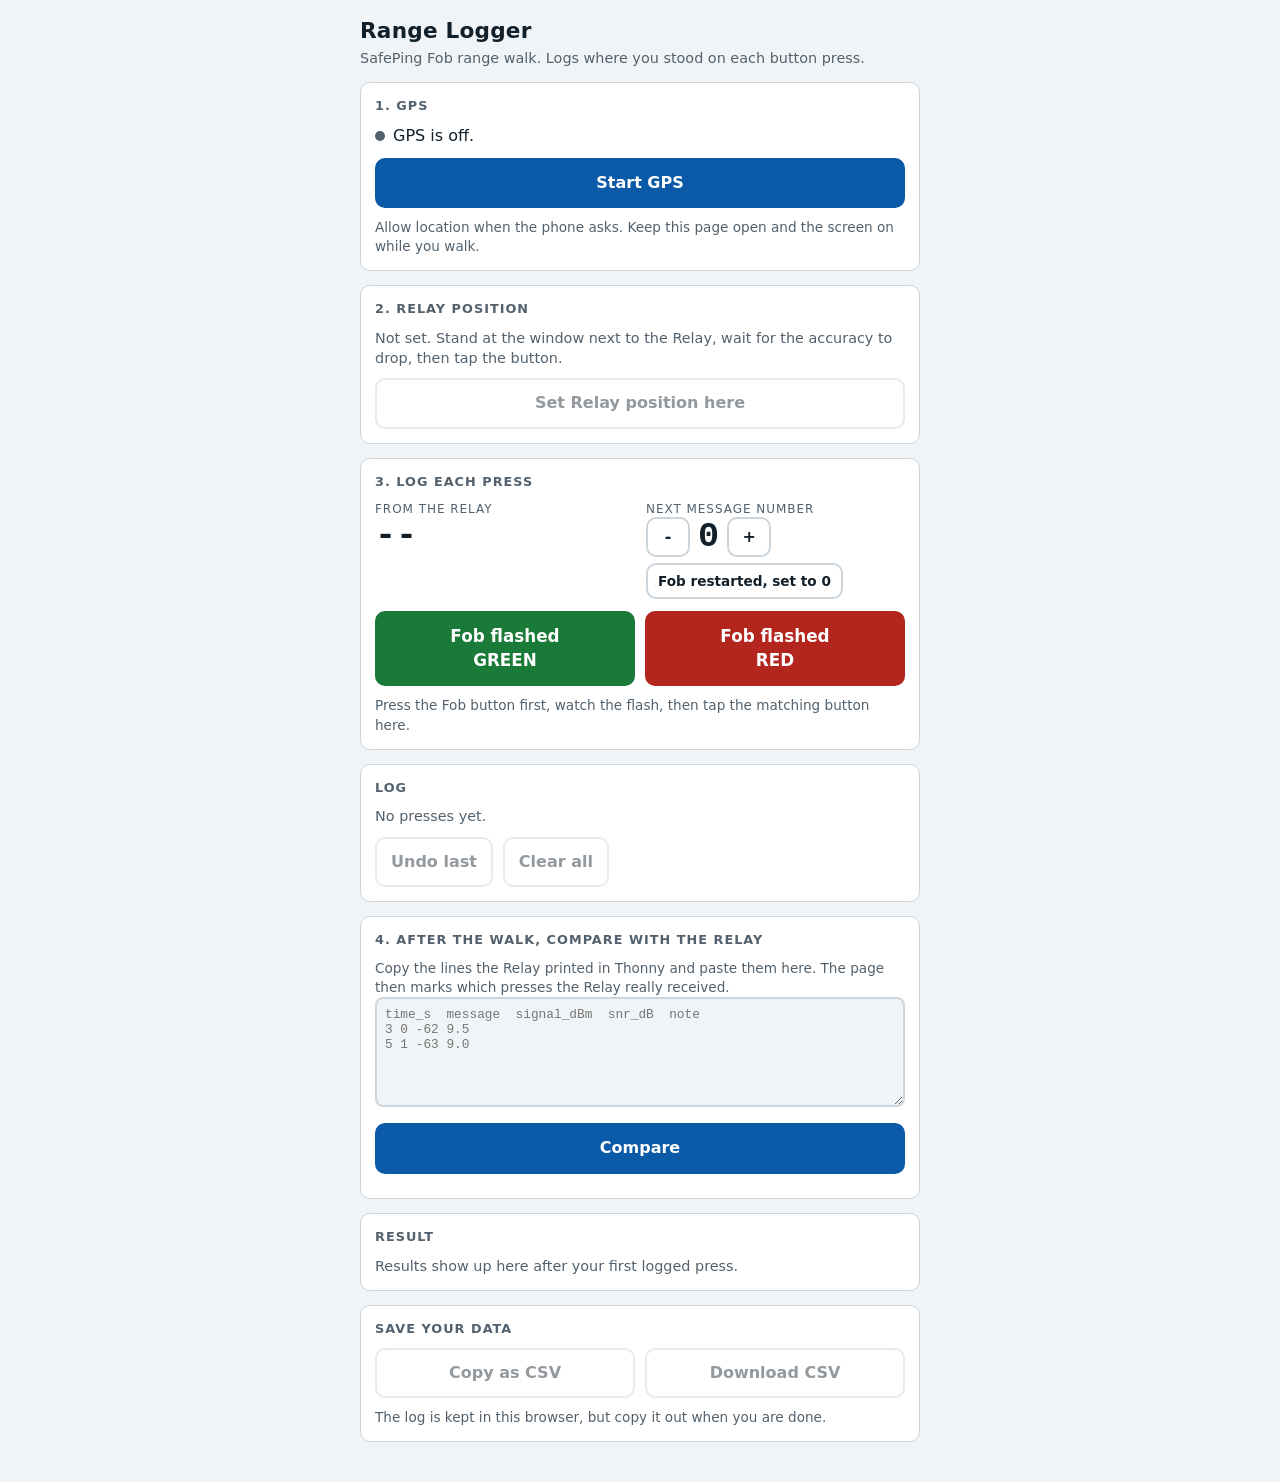
==== index.html @ 7b809f68 "Created index.html" ====
<!doctype html>
<html lang="en">
<head>
<meta charset="utf-8">
<meta name="viewport" content="width=device-width, initial-scale=1, viewport-fit=cover">
<title>Range Logger</title>
<style>
/* Layout: one narrow column built for a phone held outdoors in sunlight.
   Big tap targets at the top, the log and the Relay comparison below. */
:root {
  --bg: #f1f4f6;
  --panel: #ffffff;
  --ink: #12202b;
  --muted: #52616d;
  --line: #ccd5dc;
  --accent: #0a5aa8;
  --on-accent: #ffffff;
  --good: #1a7a38;
  --on-good: #ffffff;
  --bad: #b3261e;
  --on-bad: #ffffff;
  --warn: #8a5a00;
  --mono: ui-monospace, SFMono-Regular, Menlo, Consolas, "Liberation Mono", monospace;
  --sans: system-ui, -apple-system, "Segoe UI", Roboto, "Helvetica Neue", Arial, sans-serif;
}
@media (prefers-color-scheme: dark) {
  :root:not([data-theme="light"]) {
    --bg: #0f151a; --panel: #19222a; --ink: #e8eef3; --muted: #9bacb8; --line: #2d3a45;
    --accent: #6db3ff; --on-accent: #0f151a; --good: #4cc26f; --on-good: #0f151a;
    --bad: #ff7a70; --on-bad: #0f151a; --warn: #f0b84a; color-scheme: dark;
  }
}
:root[data-theme="dark"] {
  --bg: #0f151a; --panel: #19222a; --ink: #e8eef3; --muted: #9bacb8; --line: #2d3a45;
  --accent: #6db3ff; --on-accent: #0f151a; --good: #4cc26f; --on-good: #0f151a;
  --bad: #ff7a70; --on-bad: #0f151a; --warn: #f0b84a; color-scheme: dark;
}
* { box-sizing: border-box; }
body {
  margin: 0; background: var(--bg); color: var(--ink); font-family: var(--sans);
  font-size: 16px; line-height: 1.4;
  padding-left: max(16px, env(safe-area-inset-left, 0px));
  padding-right: max(16px, env(safe-area-inset-right, 0px));
  padding-block: 16px 40px;
}
main { max-width: 560px; margin: 0 auto; display: flex; flex-direction: column; gap: 14px; }
h1 { font-size: 1.35rem; margin: 0; letter-spacing: 0.01em; }
h2 { font-size: 0.8rem; margin: 0 0 10px; text-transform: uppercase; letter-spacing: 0.08em; color: var(--muted); font-weight: 650; }
.sub { margin: 2px 0 0; color: var(--muted); font-size: 0.9rem; }
section { background: var(--panel); border: 1px solid var(--line); border-radius: 10px; padding: 14px; min-width: 0; }
button {
  font: inherit; font-weight: 650; color: var(--ink); background: var(--panel);
  border: 2px solid var(--line); border-radius: 10px; padding: 12px 14px; min-height: 48px; cursor: pointer;
}
button:focus-visible, textarea:focus-visible { outline: 3px solid var(--accent); outline-offset: 2px; }
button.primary { background: var(--accent); color: var(--on-accent); border-color: var(--accent); }
button.go { background: var(--good); color: var(--on-good); border-color: var(--good); }
button.stop { background: var(--bad); color: var(--on-bad); border-color: var(--bad); }
button:disabled { opacity: 0.45; cursor: default; }
.row { display: flex; gap: 10px; flex-wrap: wrap; align-items: center; }
.row > * { min-width: 0; }
.grow { flex: 1 1 140px; }
.mono { font-family: var(--mono); font-variant-numeric: tabular-nums; }
.muted { color: var(--muted); }
.small { font-size: 0.85rem; }
.status { display: flex; gap: 8px; align-items: baseline; flex-wrap: wrap; }
.dot { width: 10px; height: 10px; border-radius: 50%; background: var(--muted); display: inline-block; flex: none; }
.dot.ok { background: var(--good); }
.dot.stale { background: var(--warn); }
.dot.err { background: var(--bad); }
.big { font-family: var(--mono); font-variant-numeric: tabular-nums; font-size: 2.2rem; font-weight: 700; line-height: 1.1; }
.pair { display: grid; grid-template-columns: 1fr 1fr; gap: 12px; }
.pair > div { min-width: 0; }
.label { font-size: 0.75rem; text-transform: uppercase; letter-spacing: 0.08em; color: var(--muted); }
.press { display: grid; grid-template-columns: 1fr 1fr; gap: 10px; margin-top: 12px; }
.press button { min-height: 72px; font-size: 1.05rem; }
.counter { display: flex; align-items: center; gap: 8px; }
.counter button { min-height: 40px; min-width: 44px; padding: 6px 10px; }
.note { margin: 10px 0 0; font-size: 0.85rem; color: var(--muted); }
.warn { color: var(--warn); }
.tablewrap { overflow-x: auto; }
table { border-collapse: collapse; width: 100%; font-size: 0.88rem; }
th, td { text-align: left; padding: 6px 5px; border-bottom: 1px solid var(--line); white-space: nowrap; }
th { font-size: 0.72rem; text-transform: uppercase; letter-spacing: 0.06em; color: var(--muted); font-weight: 650; }
td.num { font-family: var(--mono); font-variant-numeric: tabular-nums; }
.tag { font-weight: 700; }
.tag.good { color: var(--good); }
.tag.bad { color: var(--bad); }
textarea {
  width: 100%; min-height: 110px; font-family: var(--mono); font-size: 0.8rem; color: var(--ink);
  background: var(--bg); border: 2px solid var(--line); border-radius: 8px; padding: 8px; resize: vertical;
}
dl { margin: 0; display: grid; grid-template-columns: auto 1fr; gap: 6px 14px; }
dt { color: var(--muted); }
dd { margin: 0; font-family: var(--mono); font-variant-numeric: tabular-nums; font-weight: 650; text-align: right; overflow-wrap: anywhere; }
svg { width: 100%; height: auto; display: block; }
.legend svg { width: 14px; height: 14px; display: inline-block; }
.legend { display: flex; gap: 14px; flex-wrap: wrap; font-size: 0.82rem; color: var(--muted); margin-top: 6px; }
.empty { color: var(--muted); font-size: 0.9rem; margin: 0; }
@media (prefers-reduced-motion: no-preference) { button { transition: transform 0.05s; } button:active { transform: scale(0.98); } }
</style>
</head>
<body>
<main>
  <header>
    <h1>Range Logger</h1>
    <p class="sub">SafePing Fob range walk. Logs where you stood on each button press.</p>
  </header>

  <section id="gpsBox">
    <h2>1. GPS</h2>
    <div class="status"><span id="gpsDot" class="dot"></span><span id="gpsText">GPS is off.</span></div>
    <div class="row" style="margin-top:10px">
      <button id="gpsBtn" class="primary grow">Start GPS</button>
    </div>
    <p class="note">Allow location when the phone asks. Keep this page open and the screen on while you walk.</p>
  </section>

  <section id="baseBox">
    <h2>2. Relay position</h2>
    <p id="baseText" class="empty">Not set. Stand at the window next to the Relay, wait for the accuracy to drop, then tap the button.</p>
    <div class="row" style="margin-top:10px">
      <button id="baseBtn" class="grow" disabled>Set Relay position here</button>
    </div>
  </section>

  <section id="logBox">
    <h2>3. Log each press</h2>
    <div class="pair">
      <div>
        <div class="label">From the Relay</div>
        <div id="distNow" class="big">--</div>
        <div id="distNowM" class="small muted mono">&nbsp;</div>
      </div>
      <div>
        <div class="label">Next message number</div>
        <div class="counter">
          <button id="numDown" aria-label="Lower the number">-</button>
          <span id="numNow" class="big">0</span>
          <button id="numUp" aria-label="Raise the number">+</button>
        </div>
        <button id="numReset" class="small" style="margin-top:6px;min-height:36px;padding:4px 10px">Fob restarted, set to 0</button>
      </div>
    </div>
    <div class="press">
      <button id="saidGreen" class="go">Fob flashed<br>GREEN</button>
      <button id="saidRed" class="stop">Fob flashed<br>RED</button>
    </div>
    <p id="logMsg" class="note" role="status">Press the Fob button first, watch the flash, then tap the matching button here.</p>
  </section>

  <section id="tableBox">
    <h2>Log</h2>
    <p id="emptyLog" class="empty">No presses yet.</p>
    <div class="tablewrap" id="tableWrap" hidden>
      <table>
        <thead><tr><th>#</th><th>Time</th><th>Feet</th><th>+/- m</th><th>Fob</th><th>Relay</th></tr></thead>
        <tbody id="rows"></tbody>
      </table>
    </div>
    <div class="row" style="margin-top:10px">
      <button id="undoBtn" disabled>Undo last</button>
      <button id="clearBtn" disabled>Clear all</button>
    </div>
  </section>

  <section id="compareBox">
    <h2>4. After the walk, compare with the Relay</h2>
    <p class="note" style="margin-top:0">Copy the lines the Relay printed in Thonny and paste them here. The page then marks which presses the Relay really received.</p>
    <textarea id="relayText" placeholder="time_s  message  signal_dBm  snr_dB  note&#10;3 0 -62 9.5&#10;5 1 -63 9.0" aria-label="Relay log"></textarea>
    <div class="row" style="margin-top:10px">
      <button id="compareBtn" class="primary grow">Compare</button>
    </div>
    <p id="compareMsg" class="note" role="status"></p>
  </section>

  <section id="resultBox">
    <h2>Result</h2>
    <dl id="summary"></dl>
    <div id="chartWrap" style="margin-top:14px" hidden>
      <svg id="chart" viewBox="0 0 360 250" role="img" aria-label="Distance from the Relay for each press, in order, marked received or missed"></svg>
      <div class="legend">
        <span><svg width="14" height="14" viewBox="0 0 14 14" style="display:inline;vertical-align:-2px"><circle cx="7" cy="7" r="5" fill="var(--good)"/></svg> received</span>
        <span><svg width="14" height="14" viewBox="0 0 14 14" style="display:inline;vertical-align:-2px"><path d="M2 2L12 12M12 2L2 12" stroke="var(--bad)" stroke-width="2.4" fill="none"/></svg> missed</span>
        <span id="legendSrc"></span>
      </div>
    </div>
  </section>

  <section>
    <h2>Save your data</h2>
    <div class="row">
      <button id="copyBtn" class="grow">Copy as CSV</button>
      <button id="dlBtn" class="grow">Download CSV</button>
    </div>
    <p id="saveMsg" class="note" role="status">The log is kept in this browser, but copy it out when you are done.</p>
  </section>
</main>

<script>
(function () {
  "use strict";
  var KEY = "rangeLogger.v1";
  var FT = 3.28084;
  var state = { base: null, rows: [], next: 0, relayText: "", relay: null };
  var fix = null;          // latest GPS fix: {lat, lon, acc, t}
  var watchId = null;
  var $ = function (id) { return document.getElementById(id); };

  // ---------- storage (a convenience only; wrapped because it can fail) ----------
  function load() {
    try {
      var raw = localStorage.getItem(KEY);
      if (raw) {
        var s = JSON.parse(raw);
        if (s && Array.isArray(s.rows)) {
          state.base = s.base || null;
          state.rows = s.rows;
          state.next = s.next || 0;
          state.relayText = s.relayText || "";
          state.relay = s.relay || null;
        }
      }
    } catch (e) { /* no storage, start fresh */ }
  }
  function save() {
    try { localStorage.setItem(KEY, JSON.stringify(state)); } catch (e) { /* ignore */ }
  }

  // ---------- math ----------
  function haversine(lat1, lon1, lat2, lon2) {
    var R = 6371000, rad = Math.PI / 180;
    var dLat = (lat2 - lat1) * rad, dLon = (lon2 - lon1) * rad;
    var a = Math.sin(dLat / 2) * Math.sin(dLat / 2) +
            Math.cos(lat1 * rad) * Math.cos(lat2 * rad) * Math.sin(dLon / 2) * Math.sin(dLon / 2);
    return 2 * R * Math.asin(Math.min(1, Math.sqrt(a)));
  }
  function distFromBase(f) {
    if (!state.base || !f) return null;
    return haversine(state.base.lat, state.base.lon, f.lat, f.lon);
  }
  function parseRelay(text) {
    // Relay lines look like: "<time_s> <message> <rssi> <snr> [note]"
    var map = {}, dup = false, lines = text.split(/\r?\n/);
    for (var i = 0; i < lines.length; i++) {
      var m = lines[i].match(/^\s*(\d+)\s+(\d+)\s+(-?\d+(?:\.\d+)?)\s+(-?\d+(?:\.\d+)?)/);
      if (!m) continue;
      var n = parseInt(m[2], 10);
      if (Object.prototype.hasOwnProperty.call(map, n)) dup = true;
      map[n] = parseFloat(m[3]);
    }
    return { map: map, dup: dup, count: Object.keys(map).length };
  }

  // ---------- GPS ----------
  function startGps() {
    if (!("geolocation" in navigator)) { setGps("err", "This browser has no GPS support."); return; }
    if (watchId !== null) return;
    setGps("stale", "Waiting for a GPS fix...");
    $("gpsBtn").disabled = true;
    $("gpsBtn").textContent = "GPS running";
    watchId = navigator.geolocation.watchPosition(onFix, onGpsError,
      { enableHighAccuracy: true, maximumAge: 0, timeout: 30000 });
    requestWake();
  }
  function onFix(pos) {
    fix = { lat: pos.coords.latitude, lon: pos.coords.longitude, acc: pos.coords.accuracy, t: Date.now() };
    $("baseBtn").disabled = false;
    updateGpsText();
    updateDistNow();
  }
  function onGpsError(err) {
    var why = err.code === 1 ? "Location is blocked. Allow it in the browser's site settings, then reload."
            : err.code === 2 ? "No position available yet. Move near a window or outside."
            : "GPS timed out. It keeps trying.";
    setGps("err", why);
    if (err.code === 1) { watchId = null; $("gpsBtn").disabled = false; $("gpsBtn").textContent = "Start GPS"; }
  }
  function setGps(kind, text) {
    $("gpsDot").className = "dot " + (kind === "ok" ? "ok" : kind === "stale" ? "stale" : kind === "err" ? "err" : "");
    $("gpsText").textContent = text;
  }
  function updateGpsText() {
    if (!fix) return;
    var age = Math.round((Date.now() - fix.t) / 1000);
    var accTxt = "accuracy +/- " + Math.round(fix.acc) + " m (" + Math.round(fix.acc * FT) + " ft)";
    if (age > 15) setGps("stale", "Last fix " + age + " s ago, " + accTxt);
    else setGps("ok", "GPS fix, " + accTxt + ", " + age + " s ago");
  }
  var wake = null;
  function requestWake() {
    try {
      if (navigator.wakeLock && document.visibilityState === "visible") {
        navigator.wakeLock.request("screen").then(function (w) { wake = w; }, function () {});
      }
    } catch (e) { /* optional */ }
  }
  document.addEventListener("visibilitychange", function () { if (watchId !== null) requestWake(); });
  setInterval(updateGpsText, 1000);

  // ---------- base ----------
  function setBase() {
    if (!fix) return;
    state.base = { lat: fix.lat, lon: fix.lon, acc: fix.acc, t: Date.now() };
    save(); renderBase(); updateDistNow(); renderAll();
  }
  function renderBase() {
    var el = $("baseText");
    if (!state.base) {
      el.className = "empty";
      el.textContent = "Not set. Stand at the window next to the Relay, wait for the accuracy to drop, then tap the button.";
      return;
    }
    el.className = "";
    var b = state.base;
    el.innerHTML = "";
    var l1 = document.createElement("div");
    l1.className = "mono";
    l1.textContent = b.lat.toFixed(6) + ", " + b.lon.toFixed(6);
    var l2 = document.createElement("div");
    l2.className = "small " + (b.acc > 20 ? "warn" : "muted");
    l2.textContent = "accuracy +/- " + Math.round(b.acc) + " m" +
      (b.acc > 20 ? ". Indoor GPS is rough. Distances under about 100 ft will be off by about that much." : "");
    el.appendChild(l1); el.appendChild(l2);
  }

  // ---------- live distance ----------
  function updateDistNow() {
    var d = distFromBase(fix);
    $("distNow").textContent = d === null ? "--" : Math.round(d * FT) + " ft";
    $("distNowM").textContent = d === null ? " " : Math.round(d) + " m";
  }

  // ---------- logging ----------
  function logPress(saw) {
    var msg = $("logMsg");
    var f = fix && (Date.now() - fix.t) < 30000 ? fix : null;
    var d = distFromBase(f);
    var now = new Date();
    var pad = function (v) { return (v < 10 ? "0" : "") + v; };
    state.rows.push({
      n: state.next,
      time: pad(now.getHours()) + ":" + pad(now.getMinutes()) + ":" + pad(now.getSeconds()),
      lat: f ? f.lat : null, lon: f ? f.lon : null, acc: f ? f.acc : null,
      d: d, saw: saw
    });
    var warnTxt = "";
    if (!f) warnTxt = " No fresh GPS fix, so this press has no position.";
    else if (!state.base) warnTxt = " Relay position not set, so there is no distance yet.";
    msg.className = "note" + (warnTxt ? " warn" : "");
    msg.textContent = "Logged message " + state.next + " as " + saw.toUpperCase() +
      (d !== null ? " at " + Math.round(d * FT) + " ft." : ".") + warnTxt;
    state.next += 1;
    save(); renderAll();
  }
  function undo() {
    if (!state.rows.length) return;
    var r = state.rows.pop();
    state.next = r.n;
    save(); renderAll();
  }
  var clearArmed = false, clearTimer = null;
  function clearAll() {
    if (!clearArmed) {
      clearArmed = true; $("clearBtn").textContent = "Tap again to clear";
      clearTimer = setTimeout(function () { clearArmed = false; $("clearBtn").textContent = "Clear all"; }, 4000);
      return;
    }
    clearTimeout(clearTimer); clearArmed = false; $("clearBtn").textContent = "Clear all";
    state.rows = []; state.next = 0; state.relay = null; state.relayText = ""; $("relayText").value = "";
    $("compareMsg").textContent = "";
    save(); renderAll();
  }

  // ---------- compare ----------
  function compare() {
    var txt = $("relayText").value;
    var p = parseRelay(txt);
    state.relayText = txt;
    var msg = $("compareMsg");
    if (!p.count) {
      state.relay = null;
      msg.className = "note warn";
      msg.textContent = "No message lines found. Paste the lines that start with a time and a message number.";
    } else {
      state.relay = p.map;
      msg.className = "note" + (p.dup ? " warn" : "");
      msg.textContent = p.count + " messages found in the Relay log." +
        (p.dup ? " Some numbers repeat, so the Fob restarted during the walk. Use Fob restarted, set to 0 when that happens and clear old rows before a new walk." : "");
    }
    save(); renderAll();
  }
  function relayGot(r) {
    if (!state.relay) return null;
    return Object.prototype.hasOwnProperty.call(state.relay, r.n);
  }

  // ---------- render ----------
  function renderAll() {
    $("numNow").textContent = state.next;
    var rows = state.rows;
    $("emptyLog").hidden = rows.length > 0;
    $("tableWrap").hidden = rows.length === 0;
    $("undoBtn").disabled = rows.length === 0;
    $("clearBtn").disabled = rows.length === 0;
    var body = $("rows");
    body.innerHTML = "";
    rows.forEach(function (r) {
      var tr = document.createElement("tr");
      var got = relayGot(r);
      var cells = [
        [String(r.n), "num"], [r.time, "num"],
        [r.d === null ? "--" : String(Math.round(r.d * FT)), "num"],
        [r.acc === null ? "--" : String(Math.round(r.acc)), "num"],
        [r.saw === "green" ? "green" : "red", "tag " + (r.saw === "green" ? "good" : "bad")],
        [got === null ? "--" : got ? "got it" : "missed", got === null ? "" : "tag " + (got ? "good" : "bad")]
      ];
      cells.forEach(function (c) {
        var td = document.createElement("td");
        td.className = c[1]; td.textContent = c[0]; tr.appendChild(td);
      });
      body.appendChild(tr);
    });
    $("relayText").value = state.relayText;
    renderSummary();
    renderChart();
    $("copyBtn").disabled = rows.length === 0;
    $("dlBtn").disabled = rows.length === 0;
  }

  function outcome(r) {
    var g = relayGot(r);
    if (g !== null) return g;
    return r.saw === "green";
  }
  function renderSummary() {
    var dl = $("summary");
    dl.innerHTML = "";
    var rows = state.rows;
    var add = function (k, v) {
      var dt = document.createElement("dt"), dd = document.createElement("dd");
      dt.textContent = k; dd.textContent = v; dl.appendChild(dt); dd.className = "mono"; dl.appendChild(dd);
    };
    if (!rows.length) {
      var p = document.createElement("p"); p.className = "empty"; p.textContent = "Results show up here after your first logged press.";
      dl.appendChild(p); dl.style.display = "block"; return;
    }
    dl.style.display = "grid";
    var haveRelay = !!state.relay;
    var got = rows.filter(outcome);
    add("Presses logged", String(rows.length));
    if (haveRelay) {
      add("Relay received", got.length + " of " + rows.length);
      var lostAck = rows.filter(function (r) { return relayGot(r) && r.saw === "red"; }).length;
      add("Received, Fob showed red", String(lostAck));
    } else {
      add("Fob showed green", got.length + " of " + rows.length);
    }
    var withD = rows.filter(function (r) { return r.d !== null; });
    var gotD = withD.filter(outcome).map(function (r) { return r.d; });
    var missD = withD.filter(function (r) { return !outcome(r); }).map(function (r) { return r.d; });
    var fmt = function (m) { return Math.round(m * FT) + " ft (" + Math.round(m) + " m)"; };
    if (gotD.length) add("Farthest received", fmt(Math.max.apply(null, gotD)));
    if (missD.length) {
      add("Nearest miss", fmt(Math.min.apply(null, missD)));
      add("Farthest miss", fmt(Math.max.apply(null, missD)));
    } else if (withD.length) add("Misses", "none");
    if (haveRelay) {
      var rs = [];
      rows.forEach(function (r) { if (relayGot(r)) rs.push(state.relay[r.n]); });
      if (rs.length) add("Weakest signal", Math.min.apply(null, rs) + " dBm");
    }
  }

  function renderChart() {
    var wrap = $("chartWrap"), svg = $("chart");
    var pts = state.rows.filter(function (r) { return r.d !== null; });
    wrap.hidden = pts.length === 0;
    if (!pts.length) return;
    $("legendSrc").textContent = state.relay ? "Marks come from the Relay log." : "Marks come from the Fob light. Paste the Relay log for the real result.";
    var W = 360, H = 250, L = 38, R = 12, T = 12, B = 34;
    var maxFt = Math.max.apply(null, pts.map(function (r) { return r.d * FT; }));
    var step = maxFt <= 100 ? 25 : maxFt <= 250 ? 50 : maxFt <= 600 ? 100 : 250;
    var xmax = Math.max(step, Math.ceil(maxFt / step) * step);
    var nmax = pts.length;
    var X = function (ft) { return L + (ft / xmax) * (W - L - R); };
    var Y = function (i) { return T + (nmax === 1 ? 0.5 : i / (nmax - 1)) * (H - T - B); };
    var NS = "http://www.w3.org/2000/svg";
    svg.innerHTML = "";
    var el = function (name, attrs, text) {
      var e = document.createElementNS(NS, name);
      Object.keys(attrs).forEach(function (k) { e.setAttribute(k, attrs[k]); });
      if (text !== undefined) e.textContent = text;
      svg.appendChild(e); return e;
    };
    for (var v = 0; v <= xmax; v += step) {
      el("line", { x1: X(v), x2: X(v), y1: T, y2: H - B, stroke: "var(--line)", "stroke-width": 1 });
      el("text", { x: X(v), y: H - B + 16, "text-anchor": "middle", "font-size": 11, fill: "var(--muted)" }, String(v));
    }
    el("text", { x: (L + W - R) / 2, y: H - 4, "text-anchor": "middle", "font-size": 11, fill: "var(--muted)" }, "feet from the Relay");
    el("text", { x: 4, y: T + 8, "font-size": 11, fill: "var(--muted)" }, "first");
    el("text", { x: 4, y: H - B, "font-size": 11, fill: "var(--muted)" }, "last");
    pts.forEach(function (r, i) {
      var x = X(r.d * FT), y = Y(i);
      if (outcome(r)) el("circle", { cx: x, cy: y, r: 4.5, fill: "var(--good)" });
      else el("path", { d: "M" + (x - 4.5) + " " + (y - 4.5) + "L" + (x + 4.5) + " " + (y + 4.5) + "M" + (x + 4.5) + " " + (y - 4.5) + "L" + (x - 4.5) + " " + (y + 4.5),
                        stroke: "var(--bad)", "stroke-width": 2.4, fill: "none", "stroke-linecap": "round" });
    });
  }

  // ---------- export ----------
  function toCsv() {
    var head = ["message", "time", "lat", "lon", "gps_accuracy_m", "distance_m", "distance_ft", "fob_showed", "relay_received", "relay_rssi_dbm"];
    var out = [head.join(",")];
    state.rows.forEach(function (r) {
      var g = relayGot(r);
      out.push([
        r.n, r.time,
        r.lat === null ? "" : r.lat.toFixed(6), r.lon === null ? "" : r.lon.toFixed(6),
        r.acc === null ? "" : Math.round(r.acc),
        r.d === null ? "" : Math.round(r.d), r.d === null ? "" : Math.round(r.d * FT),
        r.saw, g === null ? "" : (g ? "yes" : "no"), g ? state.relay[r.n] : ""
      ].join(","));
    });
    return out.join("\n") + "\n";
  }
  function copyCsv() {
    var csv = toCsv(), msg = $("saveMsg");
    var fallback = function () {
      $("relayText").value = csv; $("relayText").select();
      msg.textContent = "Copy was blocked. The CSV is in the box above, select it and copy by hand.";
    };
    try {
      navigator.clipboard.writeText(csv).then(function () { msg.textContent = "CSV copied."; }, fallback);
    } catch (e) { fallback(); }
  }
  function downloadCsv() {
    try {
      var blob = new Blob([toCsv()], { type: "text/csv" });
      var a = document.createElement("a");
      a.href = URL.createObjectURL(blob); a.download = "range-walk.csv";
      document.body.appendChild(a); a.click(); a.remove();
      $("saveMsg").textContent = "CSV saved to your downloads.";
    } catch (e) { $("saveMsg").textContent = "Download failed. Use Copy as CSV."; }
  }

  // ---------- wiring ----------
  $("gpsBtn").addEventListener("click", startGps);
  $("baseBtn").addEventListener("click", setBase);
  $("saidGreen").addEventListener("click", function () { logPress("green"); });
  $("saidRed").addEventListener("click", function () { logPress("red"); });
  $("numUp").addEventListener("click", function () { state.next += 1; save(); renderAll(); });
  $("numDown").addEventListener("click", function () { if (state.next > 0) { state.next -= 1; save(); renderAll(); } });
  $("numReset").addEventListener("click", function () { state.next = 0; save(); renderAll(); });
  $("undoBtn").addEventListener("click", undo);
  $("clearBtn").addEventListener("click", clearAll);
  $("compareBtn").addEventListener("click", compare);
  $("copyBtn").addEventListener("click", copyCsv);
  $("dlBtn").addEventListener("click", downloadCsv);

  load();
  renderBase();
  renderAll();
  window.__rangeLogger = { parseRelay: parseRelay, haversine: haversine };
})();
</script>
</body>
</html>
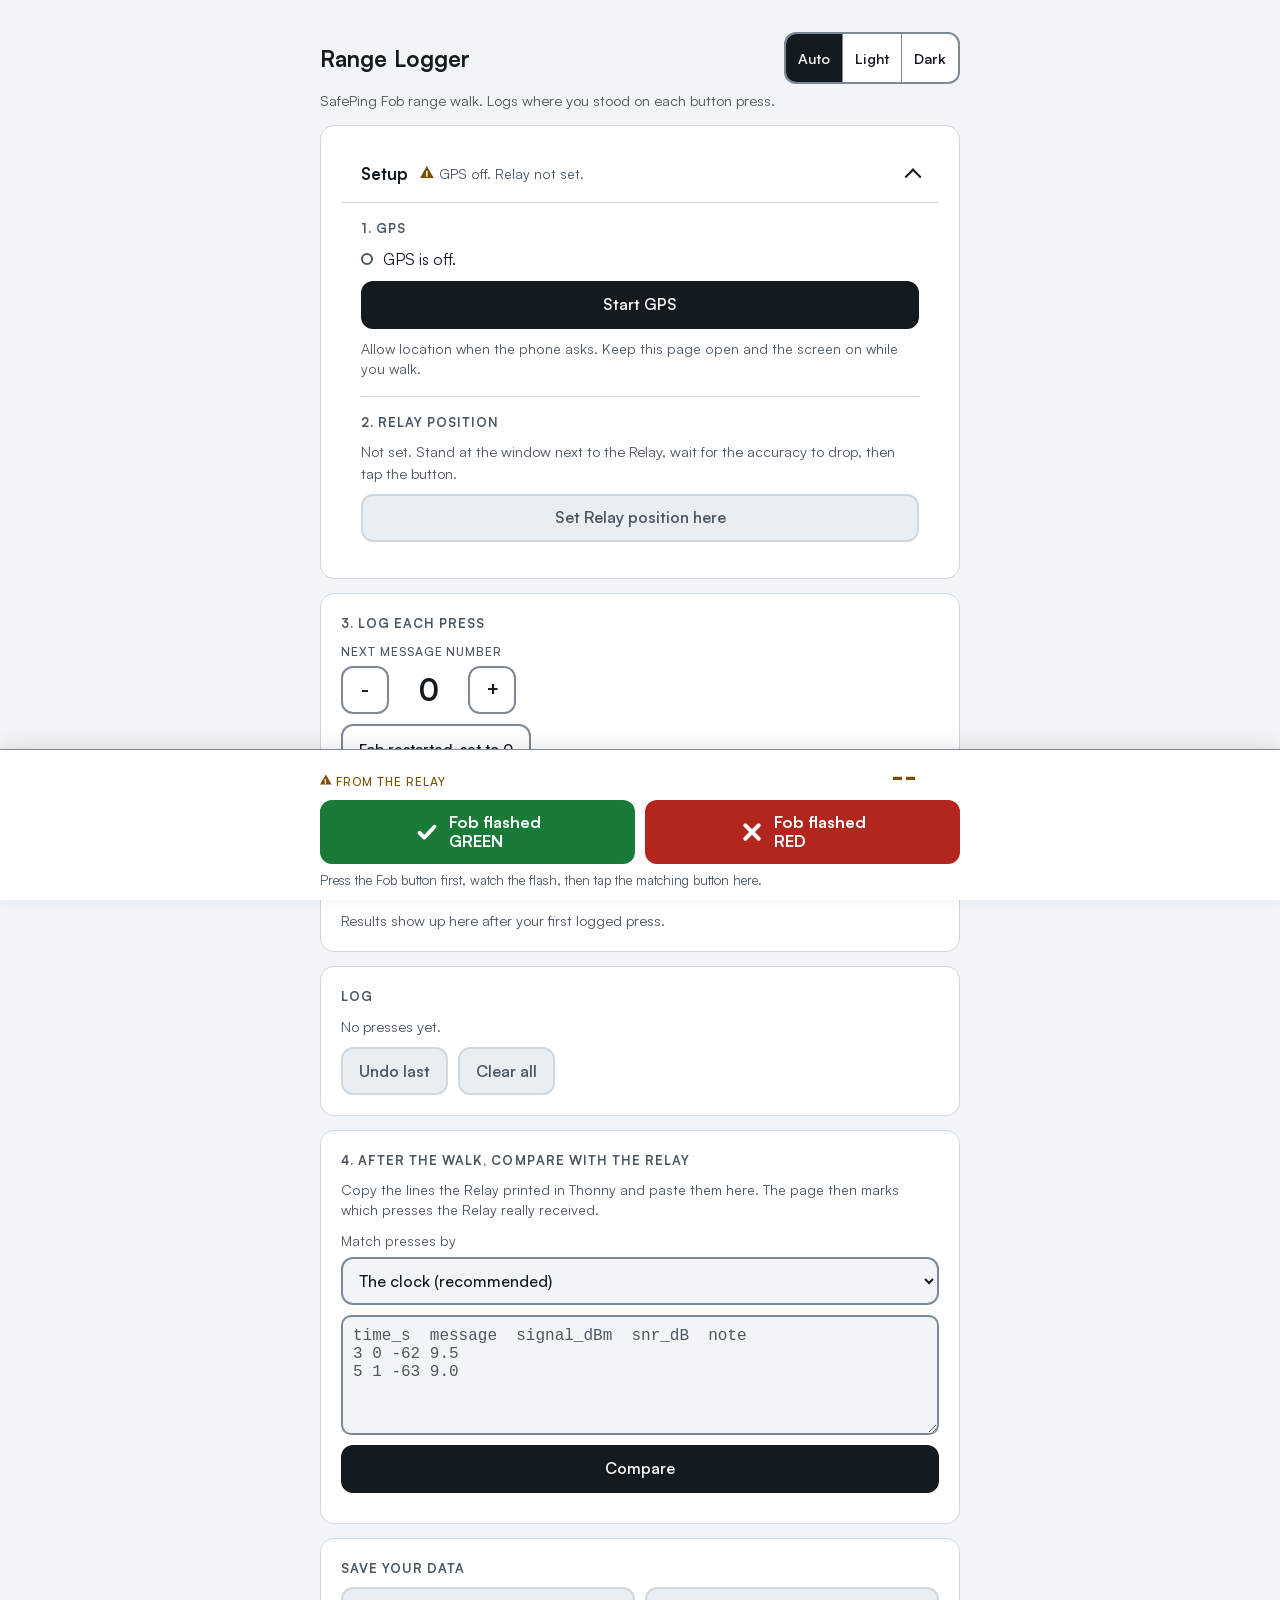
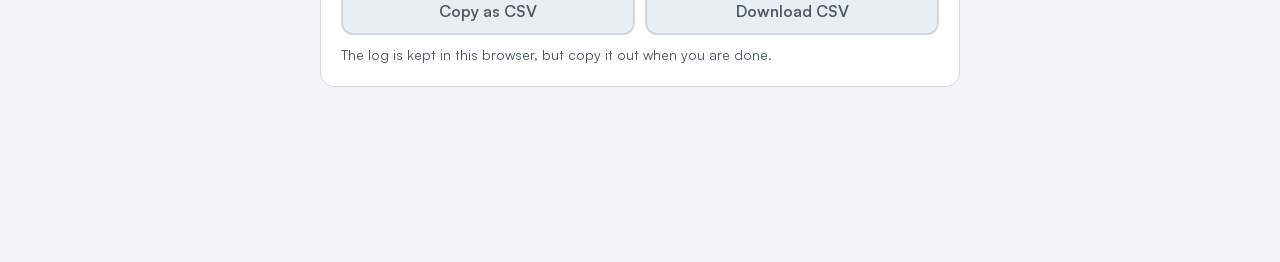
==== commit eb0e0b12: "Restyle Range Logger with Satoshi, add tap guard and clock matching" ====
--- a/index.html
+++ b/index.html
@@ -3,153 +3,97 @@
 <head>
 <meta charset="utf-8">
 <meta name="viewport" content="width=device-width, initial-scale=1, viewport-fit=cover">
+<meta name="color-scheme" content="light dark">
 <title>Range Logger</title>
-<style>
-/* Layout: one narrow column built for a phone held outdoors in sunlight.
-   Big tap targets at the top, the log and the Relay comparison below. */
-:root {
-  --bg: #f1f4f6;
-  --panel: #ffffff;
-  --ink: #12202b;
-  --muted: #52616d;
-  --line: #ccd5dc;
-  --accent: #0a5aa8;
-  --on-accent: #ffffff;
-  --good: #1a7a38;
-  --on-good: #ffffff;
-  --bad: #b3261e;
-  --on-bad: #ffffff;
-  --warn: #8a5a00;
-  --mono: ui-monospace, SFMono-Regular, Menlo, Consolas, "Liberation Mono", monospace;
-  --sans: system-ui, -apple-system, "Segoe UI", Roboto, "Helvetica Neue", Arial, sans-serif;
-}
-@media (prefers-color-scheme: dark) {
-  :root:not([data-theme="light"]) {
-    --bg: #0f151a; --panel: #19222a; --ink: #e8eef3; --muted: #9bacb8; --line: #2d3a45;
-    --accent: #6db3ff; --on-accent: #0f151a; --good: #4cc26f; --on-good: #0f151a;
-    --bad: #ff7a70; --on-bad: #0f151a; --warn: #f0b84a; color-scheme: dark;
-  }
-}
-:root[data-theme="dark"] {
-  --bg: #0f151a; --panel: #19222a; --ink: #e8eef3; --muted: #9bacb8; --line: #2d3a45;
-  --accent: #6db3ff; --on-accent: #0f151a; --good: #4cc26f; --on-good: #0f151a;
-  --bad: #ff7a70; --on-bad: #0f151a; --warn: #f0b84a; color-scheme: dark;
-}
-* { box-sizing: border-box; }
-body {
-  margin: 0; background: var(--bg); color: var(--ink); font-family: var(--sans);
-  font-size: 16px; line-height: 1.4;
-  padding-left: max(16px, env(safe-area-inset-left, 0px));
-  padding-right: max(16px, env(safe-area-inset-right, 0px));
-  padding-block: 16px 40px;
-}
-main { max-width: 560px; margin: 0 auto; display: flex; flex-direction: column; gap: 14px; }
-h1 { font-size: 1.35rem; margin: 0; letter-spacing: 0.01em; }
-h2 { font-size: 0.8rem; margin: 0 0 10px; text-transform: uppercase; letter-spacing: 0.08em; color: var(--muted); font-weight: 650; }
-.sub { margin: 2px 0 0; color: var(--muted); font-size: 0.9rem; }
-section { background: var(--panel); border: 1px solid var(--line); border-radius: 10px; padding: 14px; min-width: 0; }
-button {
-  font: inherit; font-weight: 650; color: var(--ink); background: var(--panel);
-  border: 2px solid var(--line); border-radius: 10px; padding: 12px 14px; min-height: 48px; cursor: pointer;
-}
-button:focus-visible, textarea:focus-visible { outline: 3px solid var(--accent); outline-offset: 2px; }
-button.primary { background: var(--accent); color: var(--on-accent); border-color: var(--accent); }
-button.go { background: var(--good); color: var(--on-good); border-color: var(--good); }
-button.stop { background: var(--bad); color: var(--on-bad); border-color: var(--bad); }
-button:disabled { opacity: 0.45; cursor: default; }
-.row { display: flex; gap: 10px; flex-wrap: wrap; align-items: center; }
-.row > * { min-width: 0; }
-.grow { flex: 1 1 140px; }
-.mono { font-family: var(--mono); font-variant-numeric: tabular-nums; }
-.muted { color: var(--muted); }
-.small { font-size: 0.85rem; }
-.status { display: flex; gap: 8px; align-items: baseline; flex-wrap: wrap; }
-.dot { width: 10px; height: 10px; border-radius: 50%; background: var(--muted); display: inline-block; flex: none; }
-.dot.ok { background: var(--good); }
-.dot.stale { background: var(--warn); }
-.dot.err { background: var(--bad); }
-.big { font-family: var(--mono); font-variant-numeric: tabular-nums; font-size: 2.2rem; font-weight: 700; line-height: 1.1; }
-.pair { display: grid; grid-template-columns: 1fr 1fr; gap: 12px; }
-.pair > div { min-width: 0; }
-.label { font-size: 0.75rem; text-transform: uppercase; letter-spacing: 0.08em; color: var(--muted); }
-.press { display: grid; grid-template-columns: 1fr 1fr; gap: 10px; margin-top: 12px; }
-.press button { min-height: 72px; font-size: 1.05rem; }
-.counter { display: flex; align-items: center; gap: 8px; }
-.counter button { min-height: 40px; min-width: 44px; padding: 6px 10px; }
-.note { margin: 10px 0 0; font-size: 0.85rem; color: var(--muted); }
-.warn { color: var(--warn); }
-.tablewrap { overflow-x: auto; }
-table { border-collapse: collapse; width: 100%; font-size: 0.88rem; }
-th, td { text-align: left; padding: 6px 5px; border-bottom: 1px solid var(--line); white-space: nowrap; }
-th { font-size: 0.72rem; text-transform: uppercase; letter-spacing: 0.06em; color: var(--muted); font-weight: 650; }
-td.num { font-family: var(--mono); font-variant-numeric: tabular-nums; }
-.tag { font-weight: 700; }
-.tag.good { color: var(--good); }
-.tag.bad { color: var(--bad); }
-textarea {
-  width: 100%; min-height: 110px; font-family: var(--mono); font-size: 0.8rem; color: var(--ink);
-  background: var(--bg); border: 2px solid var(--line); border-radius: 8px; padding: 8px; resize: vertical;
-}
-dl { margin: 0; display: grid; grid-template-columns: auto 1fr; gap: 6px 14px; }
-dt { color: var(--muted); }
-dd { margin: 0; font-family: var(--mono); font-variant-numeric: tabular-nums; font-weight: 650; text-align: right; overflow-wrap: anywhere; }
-svg { width: 100%; height: auto; display: block; }
-.legend svg { width: 14px; height: 14px; display: inline-block; }
-.legend { display: flex; gap: 14px; flex-wrap: wrap; font-size: 0.82rem; color: var(--muted); margin-top: 6px; }
-.empty { color: var(--muted); font-size: 0.9rem; margin: 0; }
-@media (prefers-reduced-motion: no-preference) { button { transition: transform 0.05s; } button:active { transform: scale(0.98); } }
-</style>
+<link rel="icon" href="data:,">
+<link rel="stylesheet" href="style.css">
 </head>
 <body>
+
+<!-- Check mark and X shapes, drawn once and reused. They stay readable without color. -->
+<svg class="sprite" aria-hidden="true" focusable="false">
+  <symbol id="i-check" viewBox="0 0 16 16"><path d="M3 8.5l3.2 3.2L13 4.5" fill="none" stroke="currentColor" stroke-width="2.6" stroke-linecap="round" stroke-linejoin="round"/></symbol>
+  <symbol id="i-x" viewBox="0 0 16 16"><path d="M3.5 3.5l9 9M12.5 3.5l-9 9" fill="none" stroke="currentColor" stroke-width="2.6" stroke-linecap="round"/></symbol>
+</svg>
+
 <main>
   <header>
-    <h1>Range Logger</h1>
+    <div class="titlebar">
+      <h1>Range Logger</h1>
+      <div class="theme" role="group" aria-label="Theme">
+        <button type="button" data-theme-choice="auto" aria-pressed="true">Auto</button>
+        <button type="button" data-theme-choice="light" aria-pressed="false">Light</button>
+        <button type="button" data-theme-choice="dark" aria-pressed="false">Dark</button>
+      </div>
+    </div>
     <p class="sub">SafePing Fob range walk. Logs where you stood on each button press.</p>
   </header>
 
-  <section id="gpsBox">
-    <h2>1. GPS</h2>
-    <div class="status"><span id="gpsDot" class="dot"></span><span id="gpsText">GPS is off.</span></div>
-    <div class="row" style="margin-top:10px">
-      <button id="gpsBtn" class="primary grow">Start GPS</button>
+  <details id="setup" class="card setup" open>
+    <summary>
+      <span class="sum-title">Setup</span>
+      <span id="setupState" class="sum-state">GPS off. Relay not set.</span>
+    </summary>
+    <div class="setup-body">
+      <section id="gpsBox">
+        <h2>1. GPS</h2>
+        <div class="status"><span id="gpsDot" class="dot"></span><span id="gpsText">GPS is off.</span></div>
+        <div class="row gap-top">
+          <button id="gpsBtn" class="primary grow">Start GPS</button>
+        </div>
+        <p class="note">Allow location when the phone asks. Keep this page open and the screen on while you walk.</p>
+      </section>
+
+      <section id="baseBox">
+        <h2>2. Relay position</h2>
+        <p id="baseText" class="empty" aria-live="polite">Not set. Stand at the window next to the Relay, wait for the accuracy to drop, then tap the button.</p>
+        <div class="row gap-top">
+          <button id="baseBtn" class="grow" disabled>Set Relay position here</button>
+        </div>
+      </section>
     </div>
-    <p class="note">Allow location when the phone asks. Keep this page open and the screen on while you walk.</p>
+  </details>
+
+  <section id="logBox" class="card">
+    <h2>3. Log each press</h2>
+    <div class="label">Next message number</div>
+    <div class="counter">
+      <button id="numDown" aria-label="Lower the number">-</button>
+      <span id="numNow" class="big">0</span>
+      <button id="numUp" aria-label="Raise the number">+</button>
+    </div>
+    <button id="numReset">Fob restarted, set to 0</button>
+    <p class="note">The distance and the two Fob buttons are at the bottom of the screen.</p>
   </section>
 
-  <section id="baseBox">
-    <h2>2. Relay position</h2>
-    <p id="baseText" class="empty">Not set. Stand at the window next to the Relay, wait for the accuracy to drop, then tap the button.</p>
-    <div class="row" style="margin-top:10px">
-      <button id="baseBtn" class="grow" disabled>Set Relay position here</button>
+  <section id="resultBox" class="card">
+    <h2>Result</h2>
+    <div id="headline" hidden>
+      <p id="headText" class="headline"></p>
+      <div id="splitBar" class="split" role="img" aria-label="">
+        <span id="barWorked" class="seg good"></span>
+        <span id="barFailed" class="seg bad"></span>
+      </div>
+      <div class="split-legend">
+        <span class="chip good"><svg class="ico" viewBox="0 0 16 16" aria-hidden="true"><use href="#i-check"/></svg>Worked <span id="cntWorked">0</span></span>
+        <span class="chip bad"><svg class="ico" viewBox="0 0 16 16" aria-hidden="true"><use href="#i-x"/></svg>Failed <span id="cntFailed">0</span></span>
+      </div>
+      <p id="headSrc" class="note"></p>
+    </div>
+    <div id="resultExtra" class="result-extra">
+      <dl id="summary"></dl>
+    </div>
+    <div id="chartWrap" class="chart-wrap" hidden>
+      <svg id="chart" class="chart" viewBox="0 0 360 250" role="img" aria-label="Distance from the Relay for each press, in order, marked worked or failed"></svg>
+      <div class="legend">
+        <span class="ok"><svg class="ico" viewBox="0 0 14 14" aria-hidden="true"><circle cx="7" cy="7" r="5" fill="currentColor"/></svg><span class="muted">Worked</span></span>
+        <span class="no"><svg class="ico" viewBox="0 0 16 16" aria-hidden="true"><use href="#i-x"/></svg><span class="muted">Failed</span></span>
+        <span id="legendSrc"></span>
+      </div>
     </div>
   </section>
 
-  <section id="logBox">
-    <h2>3. Log each press</h2>
-    <div class="pair">
-      <div>
-        <div class="label">From the Relay</div>
-        <div id="distNow" class="big">--</div>
-        <div id="distNowM" class="small muted mono">&nbsp;</div>
-      </div>
-      <div>
-        <div class="label">Next message number</div>
-        <div class="counter">
-          <button id="numDown" aria-label="Lower the number">-</button>
-          <span id="numNow" class="big">0</span>
-          <button id="numUp" aria-label="Raise the number">+</button>
-        </div>
-        <button id="numReset" class="small" style="margin-top:6px;min-height:36px;padding:4px 10px">Fob restarted, set to 0</button>
-      </div>
-    </div>
-    <div class="press">
-      <button id="saidGreen" class="go">Fob flashed<br>GREEN</button>
-      <button id="saidRed" class="stop">Fob flashed<br>RED</button>
-    </div>
-    <p id="logMsg" class="note" role="status">Press the Fob button first, watch the flash, then tap the matching button here.</p>
-  </section>
-
-  <section id="tableBox">
+  <section id="tableBox" class="card">
     <h2>Log</h2>
     <p id="emptyLog" class="empty">No presses yet.</p>
     <div class="tablewrap" id="tableWrap" hidden>
@@ -158,411 +102,56 @@
         <tbody id="rows"></tbody>
       </table>
     </div>
-    <div class="row" style="margin-top:10px">
+    <div class="row gap-top">
       <button id="undoBtn" disabled>Undo last</button>
       <button id="clearBtn" disabled>Clear all</button>
     </div>
   </section>
 
-  <section id="compareBox">
+  <section id="compareBox" class="card">
     <h2>4. After the walk, compare with the Relay</h2>
-    <p class="note" style="margin-top:0">Copy the lines the Relay printed in Thonny and paste them here. The page then marks which presses the Relay really received.</p>
-    <textarea id="relayText" placeholder="time_s  message  signal_dBm  snr_dB  note&#10;3 0 -62 9.5&#10;5 1 -63 9.0" aria-label="Relay log"></textarea>
-    <div class="row" style="margin-top:10px">
+    <p class="note flush">Copy the lines the Relay printed in Thonny and paste them here. The page then marks which presses the Relay really received.</p>
+    <div class="row gap-top field">
+      <label for="method">Match presses by</label>
+      <select id="method">
+        <option value="clock">The clock (recommended)</option>
+        <option value="number">Message number</option>
+      </select>
+    </div>
+    <textarea id="relayText" class="gap-top" placeholder="time_s  message  signal_dBm  snr_dB  note&#10;3 0 -62 9.5&#10;5 1 -63 9.0" aria-label="Relay log"></textarea>
+    <div class="row gap-top">
       <button id="compareBtn" class="primary grow">Compare</button>
     </div>
-    <p id="compareMsg" class="note" role="status"></p>
+    <p id="compareMsg" class="note" role="status" aria-live="polite"></p>
   </section>
 
-  <section id="resultBox">
-    <h2>Result</h2>
-    <dl id="summary"></dl>
-    <div id="chartWrap" style="margin-top:14px" hidden>
-      <svg id="chart" viewBox="0 0 360 250" role="img" aria-label="Distance from the Relay for each press, in order, marked received or missed"></svg>
-      <div class="legend">
-        <span><svg width="14" height="14" viewBox="0 0 14 14" style="display:inline;vertical-align:-2px"><circle cx="7" cy="7" r="5" fill="var(--good)"/></svg> received</span>
-        <span><svg width="14" height="14" viewBox="0 0 14 14" style="display:inline;vertical-align:-2px"><path d="M2 2L12 12M12 2L2 12" stroke="var(--bad)" stroke-width="2.4" fill="none"/></svg> missed</span>
-        <span id="legendSrc"></span>
-      </div>
-    </div>
-  </section>
-
-  <section>
+  <section class="card">
     <h2>Save your data</h2>
     <div class="row">
       <button id="copyBtn" class="grow">Copy as CSV</button>
       <button id="dlBtn" class="grow">Download CSV</button>
     </div>
-    <p id="saveMsg" class="note" role="status">The log is kept in this browser, but copy it out when you are done.</p>
+    <p id="saveMsg" class="note" role="status" aria-live="polite">The log is kept in this browser, but copy it out when you are done.</p>
+    <textarea id="csvBox" class="gap-top" readonly hidden aria-label="CSV text to copy by hand"></textarea>
   </section>
 </main>
 
-<script>
-(function () {
-  "use strict";
-  var KEY = "rangeLogger.v1";
-  var FT = 3.28084;
-  var state = { base: null, rows: [], next: 0, relayText: "", relay: null };
-  var fix = null;          // latest GPS fix: {lat, lon, acc, t}
-  var watchId = null;
-  var $ = function (id) { return document.getElementById(id); };
+<!-- Fixed to the bottom of the screen so it stays in reach while you walk. -->
+<div class="bar" id="bar">
+  <div class="bar-in">
+    <div class="dist" id="distBox">
+      <span class="label">From the Relay</span>
+      <span id="distNow" class="big">--</span>
+      <span id="distNowM" class="small muted mono">&nbsp;</span>
+    </div>
+    <div class="press">
+      <button id="saidGreen" class="go"><svg class="ico" viewBox="0 0 16 16" aria-hidden="true"><use href="#i-check"/></svg><span>Fob flashed<br>GREEN</span></button>
+      <button id="saidRed" class="stop"><svg class="ico" viewBox="0 0 16 16" aria-hidden="true"><use href="#i-x"/></svg><span>Fob flashed<br>RED</span></button>
+    </div>
+    <p id="logMsg" class="note" role="status" aria-live="polite">Press the Fob button first, watch the flash, then tap the matching button here.</p>
+  </div>
+</div>
 
-  // ---------- storage (a convenience only; wrapped because it can fail) ----------
-  function load() {
-    try {
-      var raw = localStorage.getItem(KEY);
-      if (raw) {
-        var s = JSON.parse(raw);
-        if (s && Array.isArray(s.rows)) {
-          state.base = s.base || null;
-          state.rows = s.rows;
-          state.next = s.next || 0;
-          state.relayText = s.relayText || "";
-          state.relay = s.relay || null;
-        }
-      }
-    } catch (e) { /* no storage, start fresh */ }
-  }
-  function save() {
-    try { localStorage.setItem(KEY, JSON.stringify(state)); } catch (e) { /* ignore */ }
-  }
-
-  // ---------- math ----------
-  function haversine(lat1, lon1, lat2, lon2) {
-    var R = 6371000, rad = Math.PI / 180;
-    var dLat = (lat2 - lat1) * rad, dLon = (lon2 - lon1) * rad;
-    var a = Math.sin(dLat / 2) * Math.sin(dLat / 2) +
-            Math.cos(lat1 * rad) * Math.cos(lat2 * rad) * Math.sin(dLon / 2) * Math.sin(dLon / 2);
-    return 2 * R * Math.asin(Math.min(1, Math.sqrt(a)));
-  }
-  function distFromBase(f) {
-    if (!state.base || !f) return null;
-    return haversine(state.base.lat, state.base.lon, f.lat, f.lon);
-  }
-  function parseRelay(text) {
-    // Relay lines look like: "<time_s> <message> <rssi> <snr> [note]"
-    var map = {}, dup = false, lines = text.split(/\r?\n/);
-    for (var i = 0; i < lines.length; i++) {
-      var m = lines[i].match(/^\s*(\d+)\s+(\d+)\s+(-?\d+(?:\.\d+)?)\s+(-?\d+(?:\.\d+)?)/);
-      if (!m) continue;
-      var n = parseInt(m[2], 10);
-      if (Object.prototype.hasOwnProperty.call(map, n)) dup = true;
-      map[n] = parseFloat(m[3]);
-    }
-    return { map: map, dup: dup, count: Object.keys(map).length };
-  }
-
-  // ---------- GPS ----------
-  function startGps() {
-    if (!("geolocation" in navigator)) { setGps("err", "This browser has no GPS support."); return; }
-    if (watchId !== null) return;
-    setGps("stale", "Waiting for a GPS fix...");
-    $("gpsBtn").disabled = true;
-    $("gpsBtn").textContent = "GPS running";
-    watchId = navigator.geolocation.watchPosition(onFix, onGpsError,
-      { enableHighAccuracy: true, maximumAge: 0, timeout: 30000 });
-    requestWake();
-  }
-  function onFix(pos) {
-    fix = { lat: pos.coords.latitude, lon: pos.coords.longitude, acc: pos.coords.accuracy, t: Date.now() };
-    $("baseBtn").disabled = false;
-    updateGpsText();
-    updateDistNow();
-  }
-  function onGpsError(err) {
-    var why = err.code === 1 ? "Location is blocked. Allow it in the browser's site settings, then reload."
-            : err.code === 2 ? "No position available yet. Move near a window or outside."
-            : "GPS timed out. It keeps trying.";
-    setGps("err", why);
-    if (err.code === 1) { watchId = null; $("gpsBtn").disabled = false; $("gpsBtn").textContent = "Start GPS"; }
-  }
-  function setGps(kind, text) {
-    $("gpsDot").className = "dot " + (kind === "ok" ? "ok" : kind === "stale" ? "stale" : kind === "err" ? "err" : "");
-    $("gpsText").textContent = text;
-  }
-  function updateGpsText() {
-    if (!fix) return;
-    var age = Math.round((Date.now() - fix.t) / 1000);
-    var accTxt = "accuracy +/- " + Math.round(fix.acc) + " m (" + Math.round(fix.acc * FT) + " ft)";
-    if (age > 15) setGps("stale", "Last fix " + age + " s ago, " + accTxt);
-    else setGps("ok", "GPS fix, " + accTxt + ", " + age + " s ago");
-  }
-  var wake = null;
-  function requestWake() {
-    try {
-      if (navigator.wakeLock && document.visibilityState === "visible") {
-        navigator.wakeLock.request("screen").then(function (w) { wake = w; }, function () {});
-      }
-    } catch (e) { /* optional */ }
-  }
-  document.addEventListener("visibilitychange", function () { if (watchId !== null) requestWake(); });
-  setInterval(updateGpsText, 1000);
-
-  // ---------- base ----------
-  function setBase() {
-    if (!fix) return;
-    state.base = { lat: fix.lat, lon: fix.lon, acc: fix.acc, t: Date.now() };
-    save(); renderBase(); updateDistNow(); renderAll();
-  }
-  function renderBase() {
-    var el = $("baseText");
-    if (!state.base) {
-      el.className = "empty";
-      el.textContent = "Not set. Stand at the window next to the Relay, wait for the accuracy to drop, then tap the button.";
-      return;
-    }
-    el.className = "";
-    var b = state.base;
-    el.innerHTML = "";
-    var l1 = document.createElement("div");
-    l1.className = "mono";
-    l1.textContent = b.lat.toFixed(6) + ", " + b.lon.toFixed(6);
-    var l2 = document.createElement("div");
-    l2.className = "small " + (b.acc > 20 ? "warn" : "muted");
-    l2.textContent = "accuracy +/- " + Math.round(b.acc) + " m" +
-      (b.acc > 20 ? ". Indoor GPS is rough. Distances under about 100 ft will be off by about that much." : "");
-    el.appendChild(l1); el.appendChild(l2);
-  }
-
-  // ---------- live distance ----------
-  function updateDistNow() {
-    var d = distFromBase(fix);
-    $("distNow").textContent = d === null ? "--" : Math.round(d * FT) + " ft";
-    $("distNowM").textContent = d === null ? " " : Math.round(d) + " m";
-  }
-
-  // ---------- logging ----------
-  function logPress(saw) {
-    var msg = $("logMsg");
-    var f = fix && (Date.now() - fix.t) < 30000 ? fix : null;
-    var d = distFromBase(f);
-    var now = new Date();
-    var pad = function (v) { return (v < 10 ? "0" : "") + v; };
-    state.rows.push({
-      n: state.next,
-      time: pad(now.getHours()) + ":" + pad(now.getMinutes()) + ":" + pad(now.getSeconds()),
-      lat: f ? f.lat : null, lon: f ? f.lon : null, acc: f ? f.acc : null,
-      d: d, saw: saw
-    });
-    var warnTxt = "";
-    if (!f) warnTxt = " No fresh GPS fix, so this press has no position.";
-    else if (!state.base) warnTxt = " Relay position not set, so there is no distance yet.";
-    msg.className = "note" + (warnTxt ? " warn" : "");
-    msg.textContent = "Logged message " + state.next + " as " + saw.toUpperCase() +
-      (d !== null ? " at " + Math.round(d * FT) + " ft." : ".") + warnTxt;
-    state.next += 1;
-    save(); renderAll();
-  }
-  function undo() {
-    if (!state.rows.length) return;
-    var r = state.rows.pop();
-    state.next = r.n;
-    save(); renderAll();
-  }
-  var clearArmed = false, clearTimer = null;
-  function clearAll() {
-    if (!clearArmed) {
-      clearArmed = true; $("clearBtn").textContent = "Tap again to clear";
-      clearTimer = setTimeout(function () { clearArmed = false; $("clearBtn").textContent = "Clear all"; }, 4000);
-      return;
-    }
-    clearTimeout(clearTimer); clearArmed = false; $("clearBtn").textContent = "Clear all";
-    state.rows = []; state.next = 0; state.relay = null; state.relayText = ""; $("relayText").value = "";
-    $("compareMsg").textContent = "";
-    save(); renderAll();
-  }
-
-  // ---------- compare ----------
-  function compare() {
-    var txt = $("relayText").value;
-    var p = parseRelay(txt);
-    state.relayText = txt;
-    var msg = $("compareMsg");
-    if (!p.count) {
-      state.relay = null;
-      msg.className = "note warn";
-      msg.textContent = "No message lines found. Paste the lines that start with a time and a message number.";
-    } else {
-      state.relay = p.map;
-      msg.className = "note" + (p.dup ? " warn" : "");
-      msg.textContent = p.count + " messages found in the Relay log." +
-        (p.dup ? " Some numbers repeat, so the Fob restarted during the walk. Use Fob restarted, set to 0 when that happens and clear old rows before a new walk." : "");
-    }
-    save(); renderAll();
-  }
-  function relayGot(r) {
-    if (!state.relay) return null;
-    return Object.prototype.hasOwnProperty.call(state.relay, r.n);
-  }
-
-  // ---------- render ----------
-  function renderAll() {
-    $("numNow").textContent = state.next;
-    var rows = state.rows;
-    $("emptyLog").hidden = rows.length > 0;
-    $("tableWrap").hidden = rows.length === 0;
-    $("undoBtn").disabled = rows.length === 0;
-    $("clearBtn").disabled = rows.length === 0;
-    var body = $("rows");
-    body.innerHTML = "";
-    rows.forEach(function (r) {
-      var tr = document.createElement("tr");
-      var got = relayGot(r);
-      var cells = [
-        [String(r.n), "num"], [r.time, "num"],
-        [r.d === null ? "--" : String(Math.round(r.d * FT)), "num"],
-        [r.acc === null ? "--" : String(Math.round(r.acc)), "num"],
-        [r.saw === "green" ? "green" : "red", "tag " + (r.saw === "green" ? "good" : "bad")],
-        [got === null ? "--" : got ? "got it" : "missed", got === null ? "" : "tag " + (got ? "good" : "bad")]
-      ];
-      cells.forEach(function (c) {
-        var td = document.createElement("td");
-        td.className = c[1]; td.textContent = c[0]; tr.appendChild(td);
-      });
-      body.appendChild(tr);
-    });
-    $("relayText").value = state.relayText;
-    renderSummary();
-    renderChart();
-    $("copyBtn").disabled = rows.length === 0;
-    $("dlBtn").disabled = rows.length === 0;
-  }
-
-  function outcome(r) {
-    var g = relayGot(r);
-    if (g !== null) return g;
-    return r.saw === "green";
-  }
-  function renderSummary() {
-    var dl = $("summary");
-    dl.innerHTML = "";
-    var rows = state.rows;
-    var add = function (k, v) {
-      var dt = document.createElement("dt"), dd = document.createElement("dd");
-      dt.textContent = k; dd.textContent = v; dl.appendChild(dt); dd.className = "mono"; dl.appendChild(dd);
-    };
-    if (!rows.length) {
-      var p = document.createElement("p"); p.className = "empty"; p.textContent = "Results show up here after your first logged press.";
-      dl.appendChild(p); dl.style.display = "block"; return;
-    }
-    dl.style.display = "grid";
-    var haveRelay = !!state.relay;
-    var got = rows.filter(outcome);
-    add("Presses logged", String(rows.length));
-    if (haveRelay) {
-      add("Relay received", got.length + " of " + rows.length);
-      var lostAck = rows.filter(function (r) { return relayGot(r) && r.saw === "red"; }).length;
-      add("Received, Fob showed red", String(lostAck));
-    } else {
-      add("Fob showed green", got.length + " of " + rows.length);
-    }
-    var withD = rows.filter(function (r) { return r.d !== null; });
-    var gotD = withD.filter(outcome).map(function (r) { return r.d; });
-    var missD = withD.filter(function (r) { return !outcome(r); }).map(function (r) { return r.d; });
-    var fmt = function (m) { return Math.round(m * FT) + " ft (" + Math.round(m) + " m)"; };
-    if (gotD.length) add("Farthest received", fmt(Math.max.apply(null, gotD)));
-    if (missD.length) {
-      add("Nearest miss", fmt(Math.min.apply(null, missD)));
-      add("Farthest miss", fmt(Math.max.apply(null, missD)));
-    } else if (withD.length) add("Misses", "none");
-    if (haveRelay) {
-      var rs = [];
-      rows.forEach(function (r) { if (relayGot(r)) rs.push(state.relay[r.n]); });
-      if (rs.length) add("Weakest signal", Math.min.apply(null, rs) + " dBm");
-    }
-  }
-
-  function renderChart() {
-    var wrap = $("chartWrap"), svg = $("chart");
-    var pts = state.rows.filter(function (r) { return r.d !== null; });
-    wrap.hidden = pts.length === 0;
-    if (!pts.length) return;
-    $("legendSrc").textContent = state.relay ? "Marks come from the Relay log." : "Marks come from the Fob light. Paste the Relay log for the real result.";
-    var W = 360, H = 250, L = 38, R = 12, T = 12, B = 34;
-    var maxFt = Math.max.apply(null, pts.map(function (r) { return r.d * FT; }));
-    var step = maxFt <= 100 ? 25 : maxFt <= 250 ? 50 : maxFt <= 600 ? 100 : 250;
-    var xmax = Math.max(step, Math.ceil(maxFt / step) * step);
-    var nmax = pts.length;
-    var X = function (ft) { return L + (ft / xmax) * (W - L - R); };
-    var Y = function (i) { return T + (nmax === 1 ? 0.5 : i / (nmax - 1)) * (H - T - B); };
-    var NS = "http://www.w3.org/2000/svg";
-    svg.innerHTML = "";
-    var el = function (name, attrs, text) {
-      var e = document.createElementNS(NS, name);
-      Object.keys(attrs).forEach(function (k) { e.setAttribute(k, attrs[k]); });
-      if (text !== undefined) e.textContent = text;
-      svg.appendChild(e); return e;
-    };
-    for (var v = 0; v <= xmax; v += step) {
-      el("line", { x1: X(v), x2: X(v), y1: T, y2: H - B, stroke: "var(--line)", "stroke-width": 1 });
-      el("text", { x: X(v), y: H - B + 16, "text-anchor": "middle", "font-size": 11, fill: "var(--muted)" }, String(v));
-    }
-    el("text", { x: (L + W - R) / 2, y: H - 4, "text-anchor": "middle", "font-size": 11, fill: "var(--muted)" }, "feet from the Relay");
-    el("text", { x: 4, y: T + 8, "font-size": 11, fill: "var(--muted)" }, "first");
-    el("text", { x: 4, y: H - B, "font-size": 11, fill: "var(--muted)" }, "last");
-    pts.forEach(function (r, i) {
-      var x = X(r.d * FT), y = Y(i);
-      if (outcome(r)) el("circle", { cx: x, cy: y, r: 4.5, fill: "var(--good)" });
-      else el("path", { d: "M" + (x - 4.5) + " " + (y - 4.5) + "L" + (x + 4.5) + " " + (y + 4.5) + "M" + (x + 4.5) + " " + (y - 4.5) + "L" + (x - 4.5) + " " + (y + 4.5),
-                        stroke: "var(--bad)", "stroke-width": 2.4, fill: "none", "stroke-linecap": "round" });
-    });
-  }
-
-  // ---------- export ----------
-  function toCsv() {
-    var head = ["message", "time", "lat", "lon", "gps_accuracy_m", "distance_m", "distance_ft", "fob_showed", "relay_received", "relay_rssi_dbm"];
-    var out = [head.join(",")];
-    state.rows.forEach(function (r) {
-      var g = relayGot(r);
-      out.push([
-        r.n, r.time,
-        r.lat === null ? "" : r.lat.toFixed(6), r.lon === null ? "" : r.lon.toFixed(6),
-        r.acc === null ? "" : Math.round(r.acc),
-        r.d === null ? "" : Math.round(r.d), r.d === null ? "" : Math.round(r.d * FT),
-        r.saw, g === null ? "" : (g ? "yes" : "no"), g ? state.relay[r.n] : ""
-      ].join(","));
-    });
-    return out.join("\n") + "\n";
-  }
-  function copyCsv() {
-    var csv = toCsv(), msg = $("saveMsg");
-    var fallback = function () {
-      $("relayText").value = csv; $("relayText").select();
-      msg.textContent = "Copy was blocked. The CSV is in the box above, select it and copy by hand.";
-    };
-    try {
-      navigator.clipboard.writeText(csv).then(function () { msg.textContent = "CSV copied."; }, fallback);
-    } catch (e) { fallback(); }
-  }
-  function downloadCsv() {
-    try {
-      var blob = new Blob([toCsv()], { type: "text/csv" });
-      var a = document.createElement("a");
-      a.href = URL.createObjectURL(blob); a.download = "range-walk.csv";
-      document.body.appendChild(a); a.click(); a.remove();
-      $("saveMsg").textContent = "CSV saved to your downloads.";
-    } catch (e) { $("saveMsg").textContent = "Download failed. Use Copy as CSV."; }
-  }
-
-  // ---------- wiring ----------
-  $("gpsBtn").addEventListener("click", startGps);
-  $("baseBtn").addEventListener("click", setBase);
-  $("saidGreen").addEventListener("click", function () { logPress("green"); });
-  $("saidRed").addEventListener("click", function () { logPress("red"); });
-  $("numUp").addEventListener("click", function () { state.next += 1; save(); renderAll(); });
-  $("numDown").addEventListener("click", function () { if (state.next > 0) { state.next -= 1; save(); renderAll(); } });
-  $("numReset").addEventListener("click", function () { state.next = 0; save(); renderAll(); });
-  $("undoBtn").addEventListener("click", undo);
-  $("clearBtn").addEventListener("click", clearAll);
-  $("compareBtn").addEventListener("click", compare);
-  $("copyBtn").addEventListener("click", copyCsv);
-  $("dlBtn").addEventListener("click", downloadCsv);
-
-  load();
-  renderBase();
-  renderAll();
-  window.__rangeLogger = { parseRelay: parseRelay, haversine: haversine };
-})();
-</script>
+<script src="app.js"></script>
 </body>
-</html>+</html>
--- a/style.css
+++ b/style.css
@@ -0,0 +1,365 @@
+/* Range Logger styles.
+   One narrow column built for a phone held outdoors in sunlight.
+   Color is used only for meaning:
+   green = worked, red = failed, amber = warning. Everything else is neutral. */
+
+/* ---------- font ---------- */
+/* One variable file covers every weight from 300 to 900. */
+@font-face {
+  font-family: "Satoshi";
+  src: url("fonts/Satoshi-Variable.woff2") format("woff2");
+  font-weight: 300 900;
+  font-style: normal;
+  font-display: swap;
+}
+
+/* ---------- colors: light (the default) ---------- */
+:root {
+  color-scheme: light;
+
+  /* Surfaces and text, with a very slight cool tint. */
+  --bg: #f2f5f7;
+  --surface: #ffffff;
+  --surface-2: #e9eef2;
+  --text: #131a20;
+  --muted: #4b5762;
+  --line: #d0d8de;          /* soft dividers */
+  --line-strong: #7d8a95;   /* borders on buttons and fields */
+  --focus: #131a20;
+
+  /* Primary buttons are solid neutral. */
+  --primary-bg: #131a20;
+  --primary-fg: #f2f5f7;
+
+  /* Green: worked. */
+  --good: #1a7a38;
+  --on-good: #ffffff;
+  --good-ink: #135c2b;
+  --good-bg: #e1f2e6;
+
+  /* Red: failed. */
+  --bad: #b3261e;
+  --on-bad: #ffffff;
+  --bad-ink: #a3201a;
+  --bad-bg: #fbe6e4;
+
+  /* Amber: warning. */
+  --warn-ink: #7a4f00;
+  --warn-bg: #fdf1d3;
+
+  --shadow: 0 -4px 16px rgb(19 26 32 / 0.1);
+
+  --font-sans: "Satoshi", system-ui, "Segoe UI", Roboto, Arial, sans-serif;
+  --font-mono: ui-monospace, SFMono-Regular, Menlo, Consolas, "Liberation Mono", monospace;
+}
+
+/* ---------- colors: dark, when the phone asks for it and no choice is saved ---------- */
+@media (prefers-color-scheme: dark) {
+  :root:not([data-theme="light"]) {
+    color-scheme: dark;
+    --bg: #0d1217;
+    --surface: #151c22;
+    --surface-2: #1d262e;
+    --text: #e8edf1;
+    --muted: #a0adb8;
+    --line: #28333c;
+    --line-strong: #6a7783;
+    --focus: #e8edf1;
+    --primary-bg: #e8edf1;
+    --primary-fg: #0d1217;
+    --good: #4cc26f;
+    --on-good: #0d1217;
+    --good-ink: #7fdc9d;
+    --good-bg: #11301c;
+    --bad: #ff7a70;
+    --on-bad: #0d1217;
+    --bad-ink: #ff9d94;
+    --bad-bg: #3a1816;
+    --warn-ink: #f5c25b;
+    --warn-bg: #33270b;
+    --shadow: 0 -4px 16px rgb(0 0 0 / 0.5);
+  }
+}
+
+/* ---------- colors: dark, when chosen with the theme switch ---------- */
+:root[data-theme="dark"] {
+  color-scheme: dark;
+  --bg: #0d1217;
+  --surface: #151c22;
+  --surface-2: #1d262e;
+  --text: #e8edf1;
+  --muted: #a0adb8;
+  --line: #28333c;
+  --line-strong: #6a7783;
+  --focus: #e8edf1;
+  --primary-bg: #e8edf1;
+  --primary-fg: #0d1217;
+  --good: #4cc26f;
+  --on-good: #0d1217;
+  --good-ink: #7fdc9d;
+  --good-bg: #11301c;
+  --bad: #ff7a70;
+  --on-bad: #0d1217;
+  --bad-ink: #ff9d94;
+  --bad-bg: #3a1816;
+  --warn-ink: #f5c25b;
+  --warn-bg: #33270b;
+  --shadow: 0 -4px 16px rgb(0 0 0 / 0.5);
+}
+
+/* ---------- base ---------- */
+* { box-sizing: border-box; }
+[hidden] { display: none !important; }
+
+html { -webkit-text-size-adjust: 100%; text-size-adjust: 100%; }
+
+body {
+  margin: 0;
+  background: var(--bg);
+  color: var(--text);
+  font-family: var(--font-sans);
+  font-size: 16px;
+  line-height: 1.45;
+  padding-left: max(16px, env(safe-area-inset-left, 0px));
+  padding-right: max(16px, env(safe-area-inset-right, 0px));
+  padding-top: 16px;
+  /* Leave room for the fixed bar. app.js sets --bar-h to the real bar height. */
+  padding-bottom: calc(var(--bar-h, 210px) + 24px);
+}
+
+main {
+  max-width: 640px;
+  margin: 0 auto;
+  display: flex;
+  flex-direction: column;
+  gap: 14px;
+}
+
+h1 { font-size: 1.4rem; font-weight: 700; margin: 0; letter-spacing: 0.005em; line-height: 1.2; }
+h2 {
+  font-size: 0.8rem; font-weight: 700; margin: 0 0 10px;
+  text-transform: uppercase; letter-spacing: 0.08em; color: var(--muted);
+}
+p { margin: 0; }
+
+.sub { margin-top: 6px; color: var(--muted); font-size: 0.92rem; }
+.muted { color: var(--muted); }
+.small { font-size: 0.85rem; }
+.mono { font-family: var(--font-mono); font-variant-numeric: tabular-nums; }
+.empty { color: var(--muted); font-size: 0.92rem; }
+.label { font-size: 0.75rem; text-transform: uppercase; letter-spacing: 0.08em; color: var(--muted); font-weight: 500; }
+.note { margin-top: 10px; font-size: 0.88rem; color: var(--muted); }
+.gap-top { margin-top: 10px; }
+.flush { margin-top: 0; }
+
+/* ---------- warnings (amber) ---------- */
+.warn { color: var(--warn-ink); }
+/* A small triangle with an exclamation mark, drawn in CSS, so a warning never depends on color alone. */
+.note.warn::before,
+.small.warn::before,
+.sum-state.warn::before,
+dt.warn::before,
+.dist.warn .label::before {
+  content: "!";
+  content: "!" / "";
+  display: inline-block;
+  width: 1.15em; height: 1em;
+  margin-right: 0.45em;
+  background: var(--warn-ink);
+  color: var(--warn-bg);
+  clip-path: polygon(50% 0, 100% 100%, 0 100%);
+  font-size: 0.85em; font-weight: 800; line-height: 1.6; text-align: center;
+  vertical-align: -0.08em;
+}
+.dist.warn .label { color: var(--warn-ink); }
+.dist.warn .big { color: var(--warn-ink); }
+
+/* ---------- focus ---------- */
+:focus-visible { outline: 3px solid var(--focus); outline-offset: 2px; }
+
+/* ---------- buttons ---------- */
+button {
+  font: inherit; font-weight: 600; color: var(--text); background: var(--surface);
+  border: 2px solid var(--line-strong); border-radius: 12px;
+  padding: 10px 16px; min-height: 48px; min-width: 48px; cursor: pointer;
+  -webkit-tap-highlight-color: transparent;
+}
+button.primary { background: var(--primary-bg); color: var(--primary-fg); border-color: var(--primary-bg); }
+button:disabled, button.primary:disabled {
+  background: var(--surface-2); color: var(--muted); border-color: var(--line); cursor: default;
+}
+button.go { background: var(--good); color: var(--on-good); border-color: var(--good); }
+button.stop { background: var(--bad); color: var(--on-bad); border-color: var(--bad); }
+
+.row { display: flex; gap: 10px; flex-wrap: wrap; align-items: center; }
+.row > * { min-width: 0; }
+.grow { flex: 1 1 140px; }
+
+@media (prefers-reduced-motion: no-preference) {
+  button { transition: transform 0.06s; }
+  button:active { transform: scale(0.98); }
+}
+
+/* ---------- cards ---------- */
+.card {
+  background: var(--surface); border: 1px solid var(--line); border-radius: 14px;
+  padding: 16px; min-width: 0;
+}
+
+/* ---------- header and theme switch ---------- */
+.titlebar { display: flex; align-items: center; justify-content: space-between; gap: 12px; flex-wrap: wrap; }
+.theme { display: inline-flex; border: 2px solid var(--line-strong); border-radius: 12px; overflow: hidden; background: var(--surface); }
+.theme button {
+  border: 0; border-radius: 0; background: transparent; color: var(--text);
+  min-height: 48px; min-width: 52px; padding: 0 12px; font-size: 0.9rem;
+}
+.theme button + button { border-left: 1px solid var(--line-strong); }
+.theme button[aria-pressed="true"] { background: var(--primary-bg); color: var(--primary-fg); }
+.theme :focus-visible { outline-offset: -4px; }
+
+/* ---------- setup card (details and summary) ---------- */
+.setup { padding: 0; }
+.setup summary {
+  list-style: none; cursor: pointer; min-height: 56px; padding: 10px 16px;
+  display: flex; align-items: center; gap: 12px; border-radius: 14px;
+}
+.setup summary::-webkit-details-marker { display: none; }
+.setup summary::after {
+  content: ""; width: 10px; height: 10px; margin-left: auto; flex: none;
+  border-right: 2.5px solid var(--text); border-bottom: 2.5px solid var(--text);
+  transform: rotate(45deg) translate(-2px, -2px);
+}
+.setup[open] summary::after { transform: rotate(-135deg) translate(-2px, -2px); }
+.sum-title { font-weight: 700; font-size: 1.05rem; }
+.sum-state { color: var(--muted); font-size: 0.88rem; min-width: 0; }
+.setup-body { padding: 0 16px 16px; display: flex; flex-direction: column; gap: 16px; border-top: 1px solid var(--line); }
+.setup-body > section { padding-top: 16px; min-width: 0; }
+.setup-body > section + section { border-top: 1px solid var(--line); }
+
+/* ---------- status dot ---------- */
+.status { display: flex; gap: 10px; align-items: center; flex-wrap: wrap; }
+.dot { width: 12px; height: 12px; border-radius: 50%; border: 2px solid var(--muted); display: inline-block; flex: none; }
+.dot.ok { background: var(--text); border-color: var(--text); }
+.dot.stale, .dot.err {
+  width: 15px; height: 13px; border: 0; border-radius: 0;
+  background: var(--warn-ink); clip-path: polygon(50% 0, 100% 100%, 0 100%);
+}
+
+/* ---------- message number ---------- */
+.counter { display: flex; align-items: center; gap: 8px; margin-top: 6px; }
+.counter button { min-height: 48px; min-width: 48px; padding: 6px 10px; font-size: 1.2rem; }
+.big { font-size: 1.9rem; font-weight: 700; line-height: 1.1; font-variant-numeric: tabular-nums; }
+#numNow { min-width: 3ch; text-align: center; }
+#numReset { margin-top: 10px; font-size: 0.9rem; }
+
+/* ---------- fixed bottom bar ---------- */
+.bar {
+  position: fixed; left: 0; right: 0; bottom: 0; z-index: 10;
+  background: var(--surface); border-top: 1px solid var(--line-strong); box-shadow: var(--shadow);
+  padding-top: 10px;
+  padding-left: max(16px, env(safe-area-inset-left, 0px));
+  padding-right: max(16px, env(safe-area-inset-right, 0px));
+  padding-bottom: calc(10px + env(safe-area-inset-bottom, 0px));
+}
+.bar-in { max-width: 640px; margin: 0 auto; }
+.dist { display: flex; align-items: baseline; gap: 10px; }
+.dist .label { flex: 1 1 auto; min-width: 0; }
+.dist .big { font-size: 1.8rem; }
+.dist .small { min-width: 4ch; text-align: right; }
+.press { display: grid; grid-template-columns: 1fr 1fr; gap: 10px; margin-top: 8px; }
+.press button {
+  min-height: 64px; font-size: 1.02rem; font-weight: 700; line-height: 1.2; padding: 8px 10px;
+  display: flex; align-items: center; justify-content: center; gap: 10px; text-align: left;
+}
+.press .ico { width: 24px; height: 24px; flex: none; }
+.bar .note { margin-top: 8px; font-size: 0.82rem; line-height: 1.35; }
+
+/* ---------- icons and chips ---------- */
+.sprite { position: absolute; width: 0; height: 0; overflow: hidden; }
+.ico { width: 1em; height: 1em; display: inline-block; flex: none; }
+.chip {
+  display: inline-flex; align-items: center; gap: 0.4em; white-space: nowrap;
+  padding: 3px 10px 3px 8px; border-radius: 999px; border: 1px solid currentColor;
+  font-weight: 700; font-size: 0.85rem; line-height: 1.3;
+}
+.chip .ico { width: 1em; height: 1em; }
+.chip.good { color: var(--good-ink); background: var(--good-bg); }
+.chip.bad { color: var(--bad-ink); background: var(--bad-bg); }
+
+/* ---------- result ---------- */
+.headline { font-size: 1.7rem; font-weight: 700; line-height: 1.2; }
+.split {
+  display: flex; gap: 3px; height: 16px; margin-top: 10px;
+  border-radius: 8px; overflow: hidden; background: var(--surface-2);
+}
+.seg { display: block; height: 100%; min-width: 0; }
+.seg.good { background: var(--good); }
+.seg.bad { background: var(--bad); }
+.split-legend { display: flex; gap: 10px; flex-wrap: wrap; margin-top: 10px; }
+.result-extra { margin-top: 16px; padding-top: 16px; border-top: 1px solid var(--line); }
+dl { margin: 0; display: grid; grid-template-columns: auto 1fr; gap: 8px 14px; }
+dt { color: var(--muted); }
+dd { margin: 0; font-weight: 600; text-align: right; overflow-wrap: anywhere; }
+
+/* ---------- log table ---------- */
+/* Scrolls inside its own box only. The header row stays visible while you scroll. */
+.tablewrap {
+  overflow: auto; max-height: min(60vh, 26rem);
+  border: 1px solid var(--line); border-radius: 10px; background: var(--surface);
+}
+table { border-collapse: separate; border-spacing: 0; width: 100%; font-size: 0.88rem; }
+th, td { text-align: left; padding: 9px 6px; border-bottom: 1px solid var(--line); white-space: nowrap; }
+th:first-child, td:first-child { padding-left: 10px; }
+th:last-child, td:last-child { padding-right: 10px; }
+td .chip { font-size: 0.8rem; padding: 2px 8px 2px 6px; }
+tbody tr:last-child td { border-bottom: 0; }
+th {
+  position: sticky; top: 0; z-index: 1; background: var(--surface-2);
+  font-size: 0.72rem; text-transform: uppercase; letter-spacing: 0.06em; color: var(--muted); font-weight: 700;
+  border-bottom: 1px solid var(--line-strong);
+}
+td.num { font-family: var(--font-mono); font-variant-numeric: tabular-nums; }
+td.none { color: var(--muted); }
+.relay-n { margin-left: 6px; font-weight: 600; }
+
+/* ---------- match method select ---------- */
+.field { flex-direction: column; align-items: stretch; gap: 6px; }
+.field label { font-size: 0.88rem; color: var(--muted); }
+select {
+  width: 100%;
+  font: inherit; font-weight: 500; color: var(--text); background: var(--bg);
+  border: 2px solid var(--line-strong); border-radius: 12px; padding: 8px 12px;
+  min-height: 48px; min-width: 0; max-width: 100%;
+}
+
+/* ---------- paste box ---------- */
+textarea {
+  display: block; width: 100%; min-height: 120px;
+  font-family: var(--font-mono); font-size: 1rem; color: var(--text);
+  background: var(--bg); border: 2px solid var(--line-strong); border-radius: 10px; padding: 10px; resize: vertical;
+}
+textarea::placeholder { color: var(--muted); opacity: 1; }
+
+/* ---------- chart ---------- */
+.chart-wrap { margin-top: 16px; padding-top: 16px; border-top: 1px solid var(--line); }
+.chart { width: 100%; height: auto; display: block; }
+.c-grid { stroke: var(--line); stroke-width: 1; }
+.c-text { fill: var(--muted); }
+.mark-ok { fill: var(--good); }
+.mark-bad { stroke: var(--bad); fill: none; }
+.legend { display: flex; gap: 16px; flex-wrap: wrap; font-size: 0.85rem; color: var(--muted); margin-top: 8px; }
+.legend span { display: inline-flex; align-items: center; gap: 6px; }
+.legend .ico { width: 14px; height: 14px; }
+.legend .ok { color: var(--good); }
+.legend .no { color: var(--bad); }
+
+/* ---------- wider screens ---------- */
+@media (min-width: 700px) {
+  body { padding-top: 32px; }
+  .card { padding: 20px; }
+  .setup-body, .setup summary { padding-left: 20px; padding-right: 20px; }
+}
+
+@media (prefers-reduced-motion: reduce) {
+  *, *::before, *::after { transition: none !important; animation: none !important; scroll-behavior: auto !important; }
+}
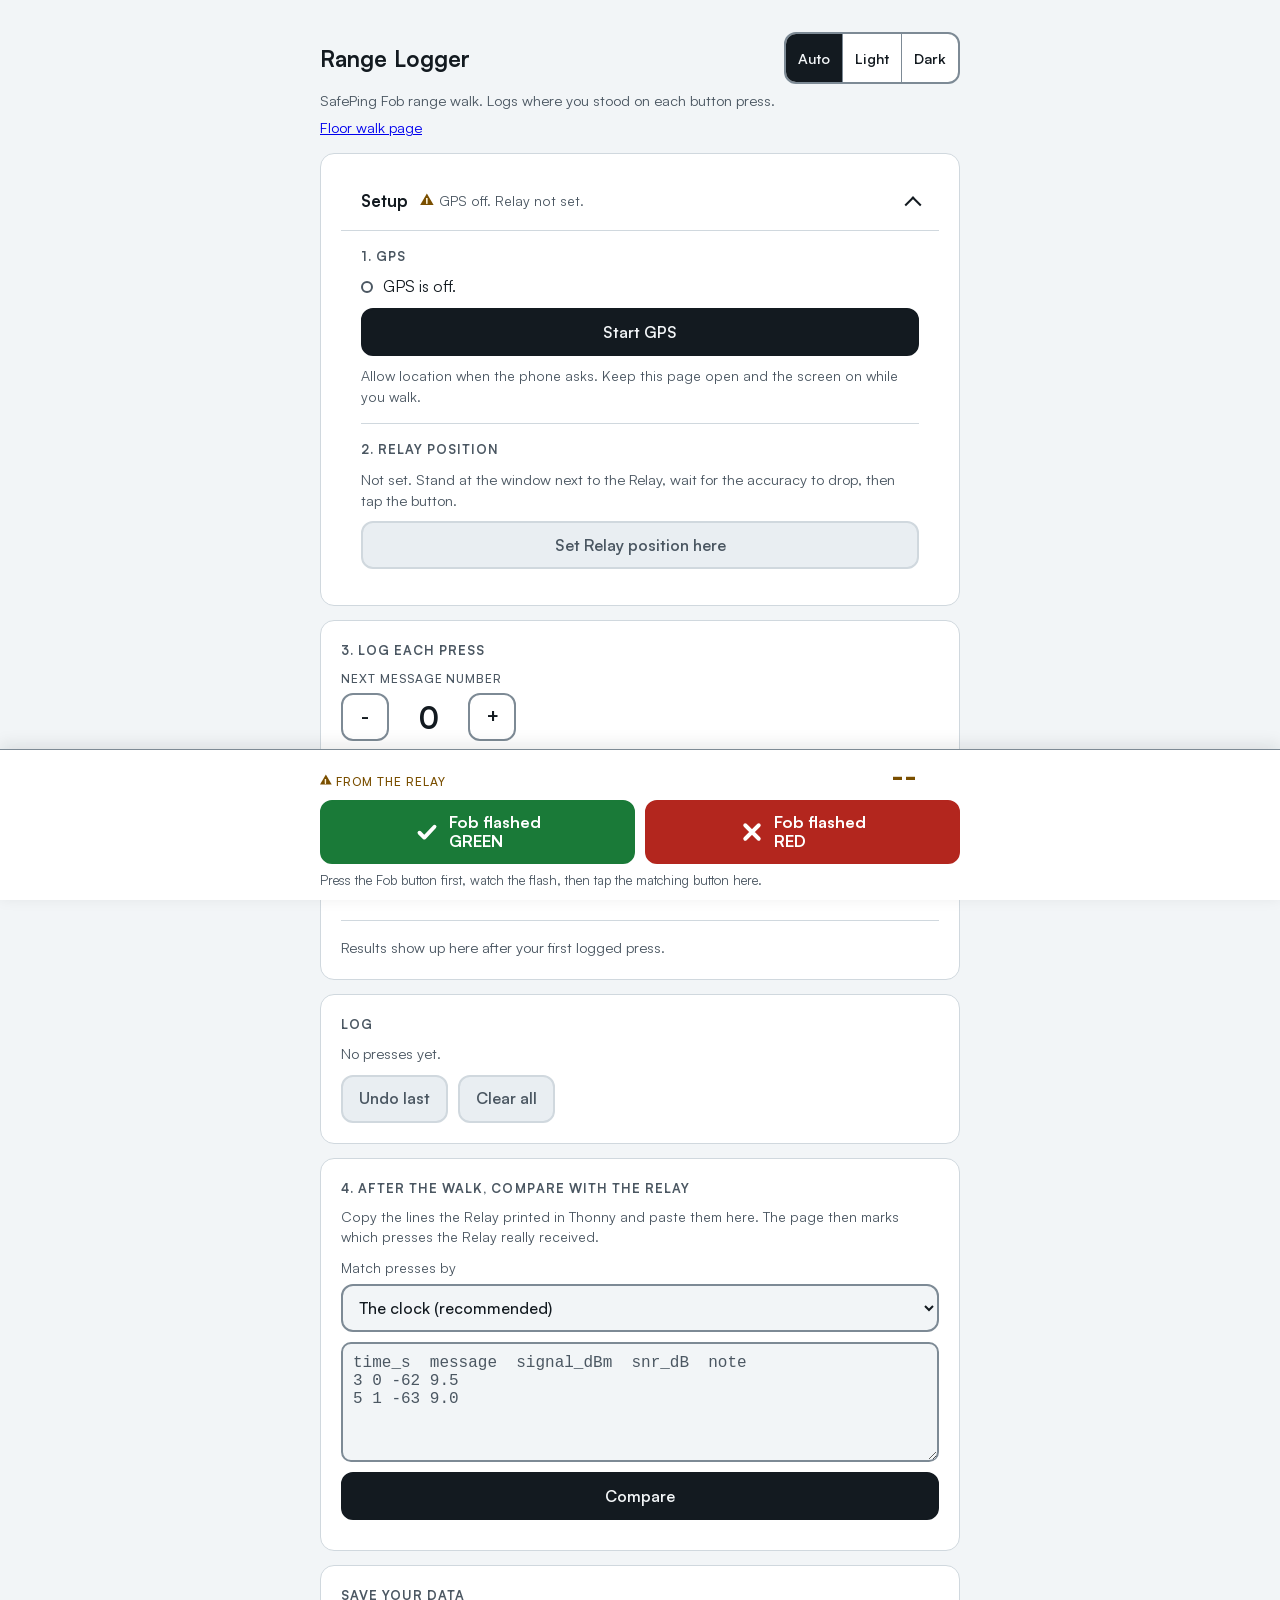
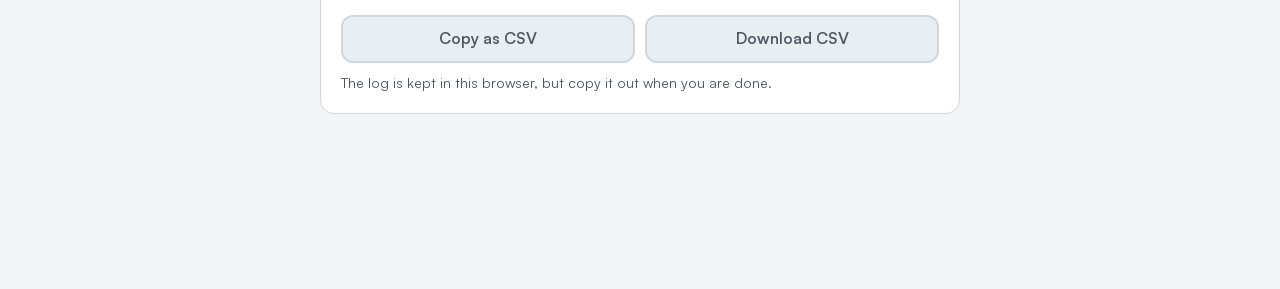
==== commit d764eb4c: "Add floor walk page" ====
--- a/index.html
+++ b/index.html
@@ -27,6 +27,7 @@
       </div>
     </div>
     <p class="sub">SafePing Fob range walk. Logs where you stood on each button press.</p>
+    <p class="sub"><a href="floor.html">Floor walk page</a></p>
   </header>
 
   <details id="setup" class="card setup" open>
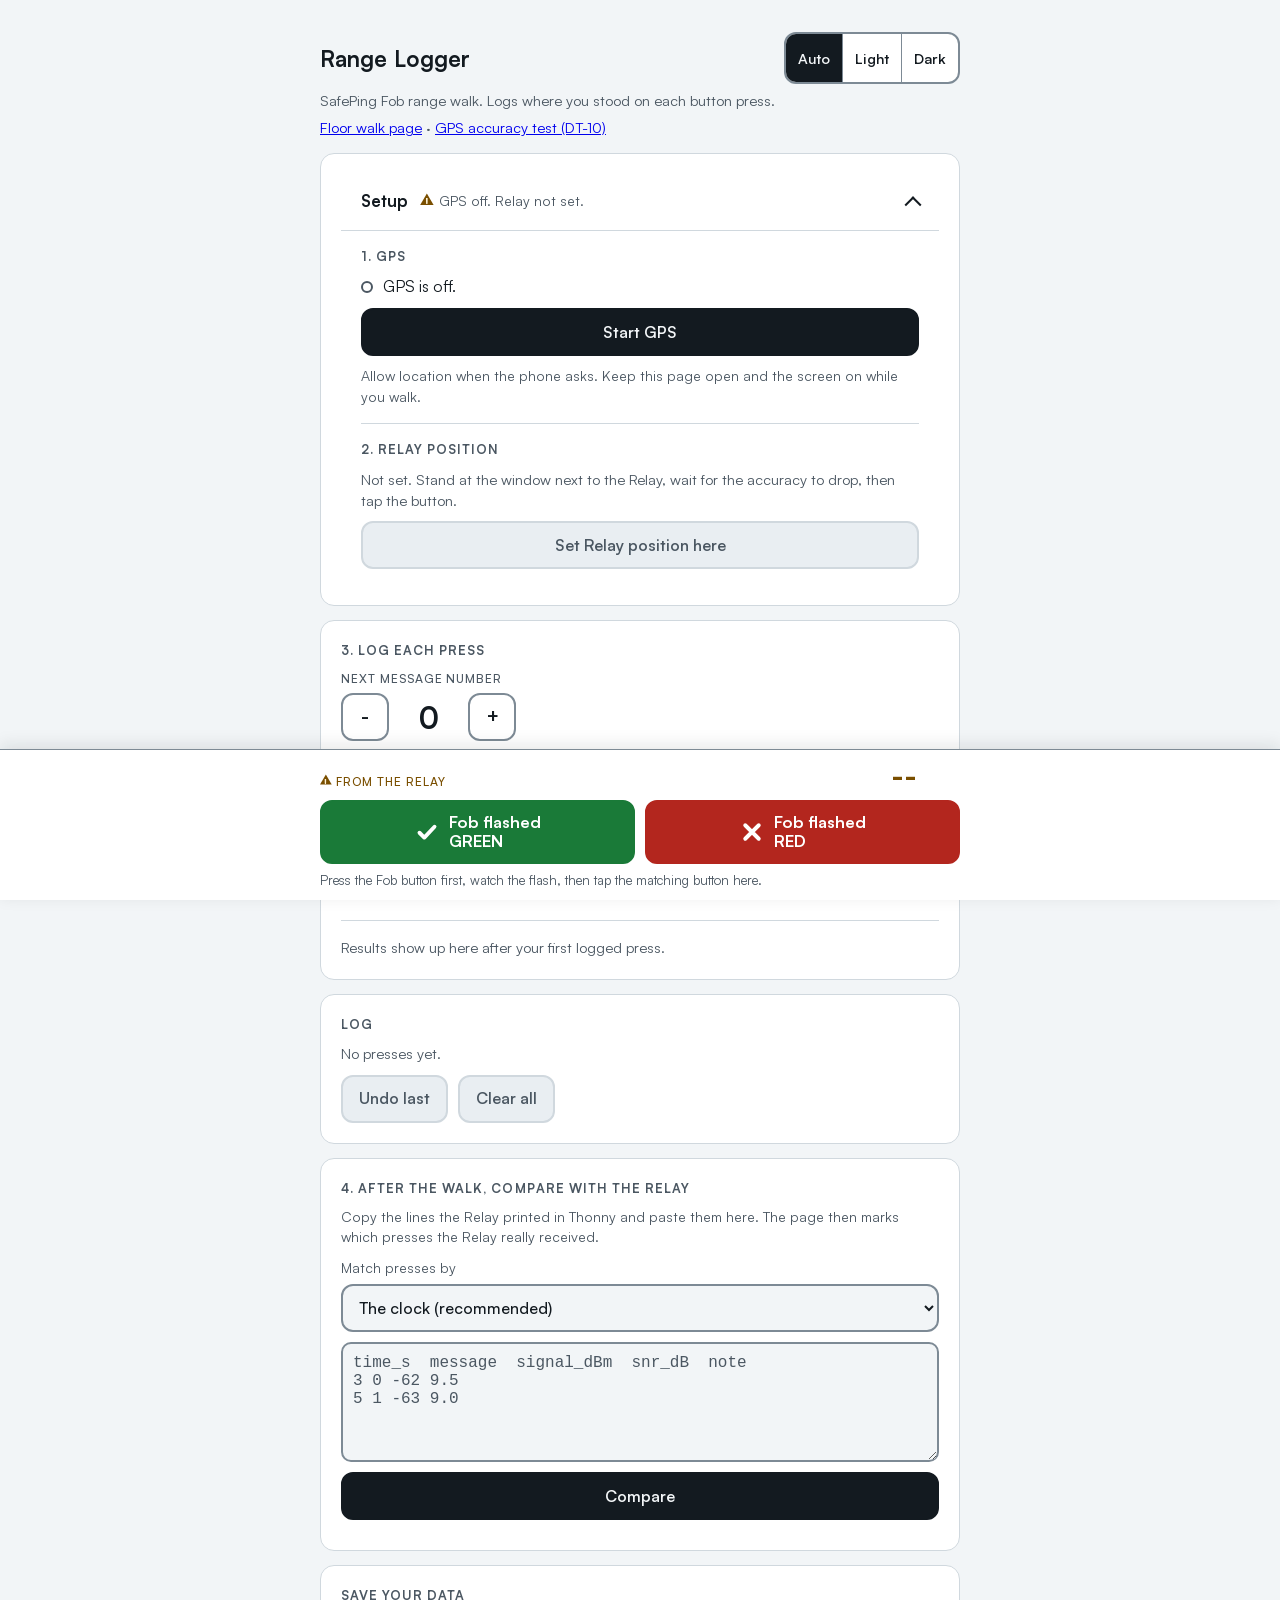
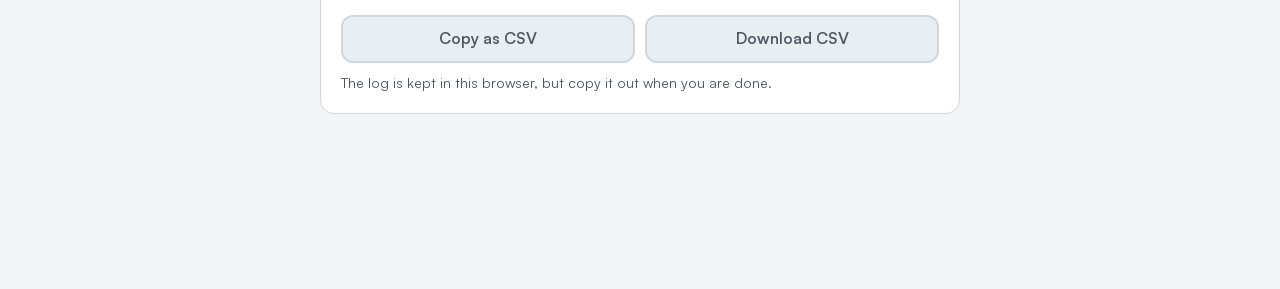
==== commit 2b9cac17: "Add DT-10 GPS test page" ====
--- a/index.html
+++ b/index.html
@@ -27,7 +27,7 @@
       </div>
     </div>
     <p class="sub">SafePing Fob range walk. Logs where you stood on each button press.</p>
-    <p class="sub"><a href="floor.html">Floor walk page</a></p>
+    <p class="sub"><a href="floor.html">Floor walk page</a> · <a href="dt10.html">GPS accuracy test (DT-10)</a></p>
   </header>
 
   <details id="setup" class="card setup" open>
